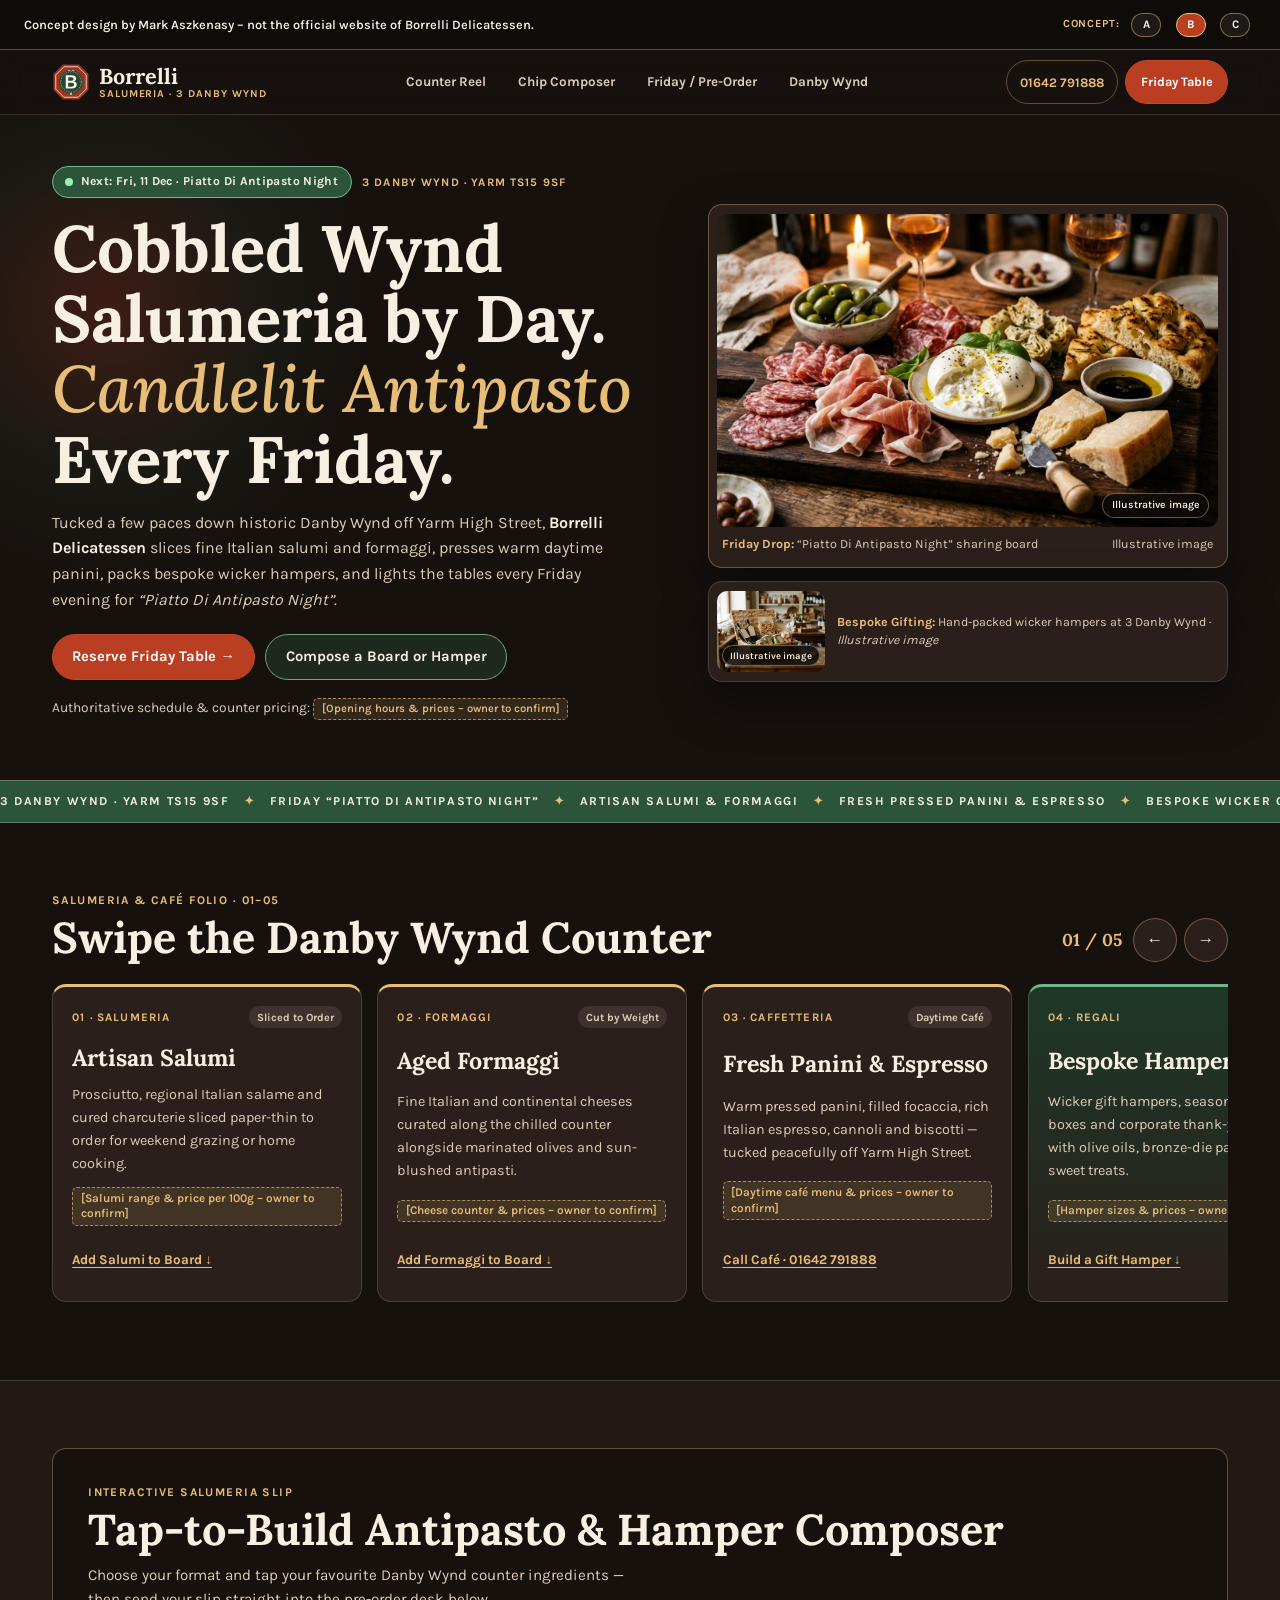
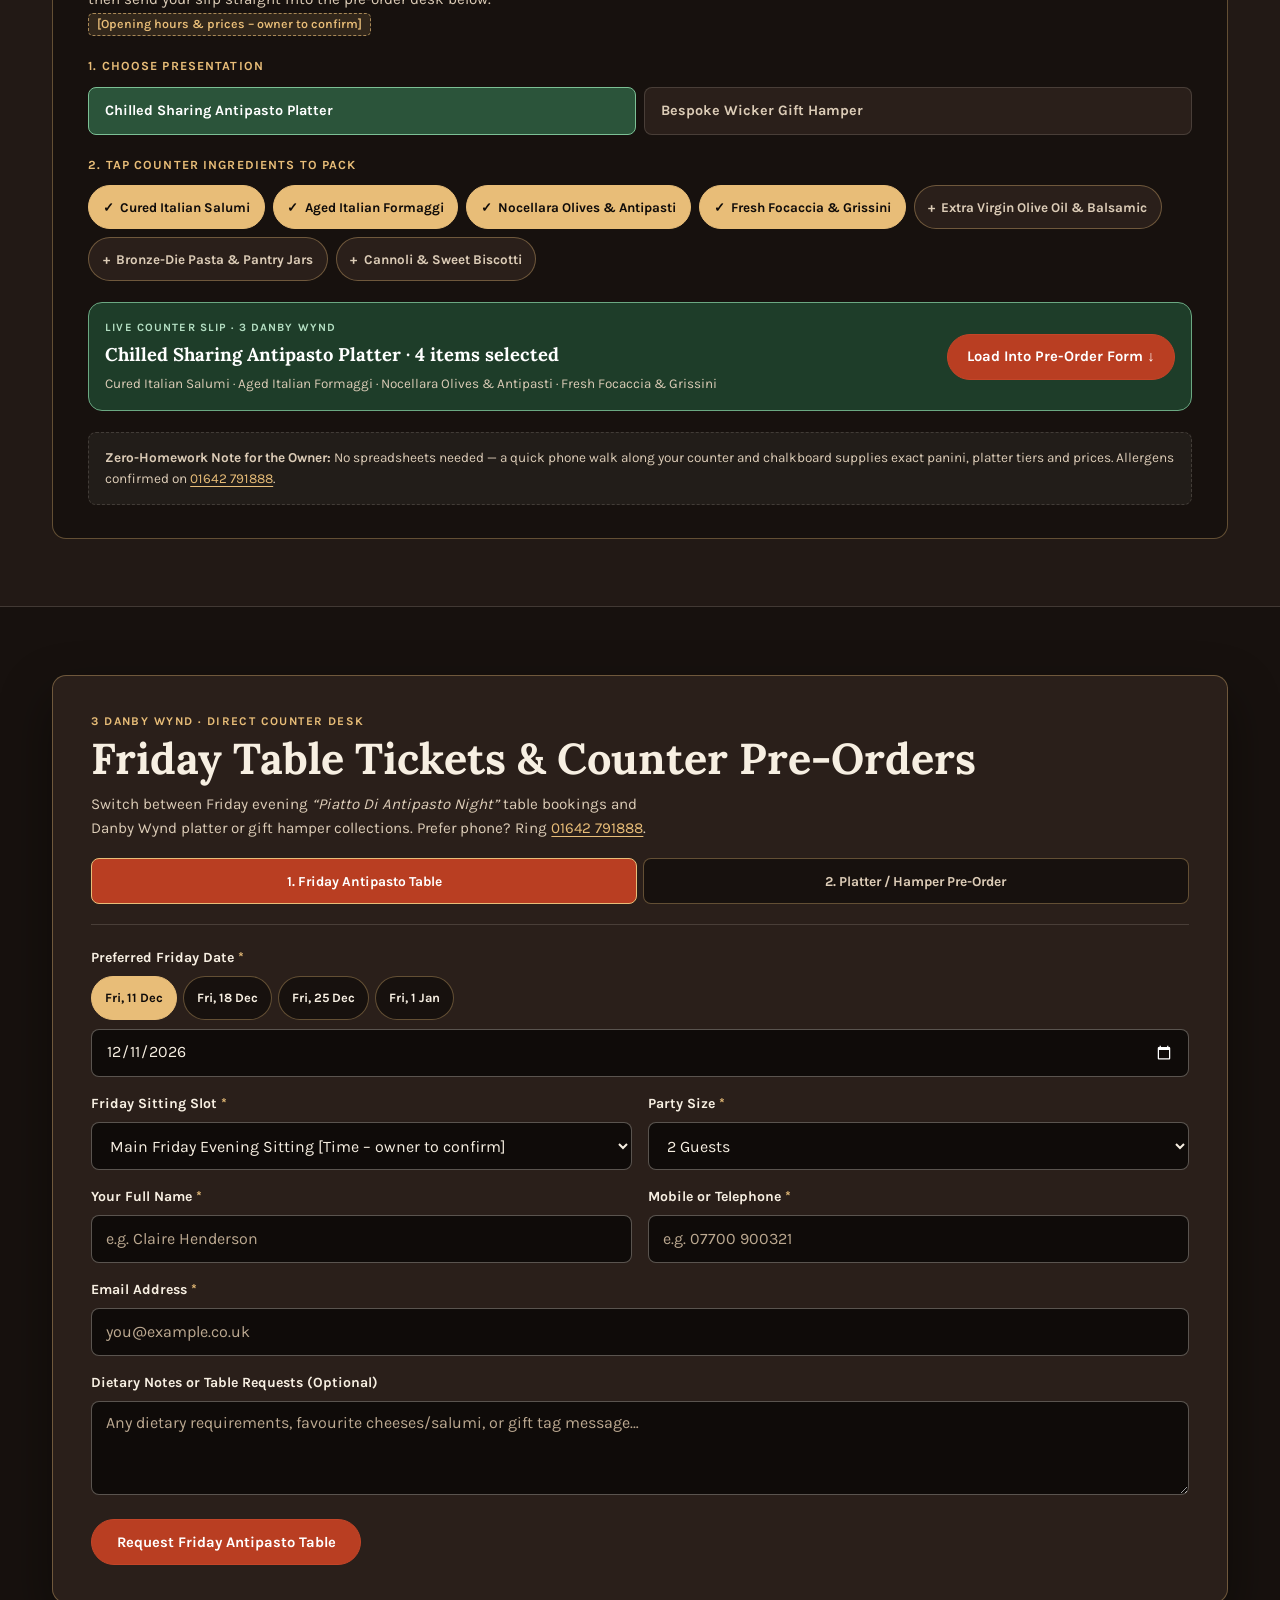
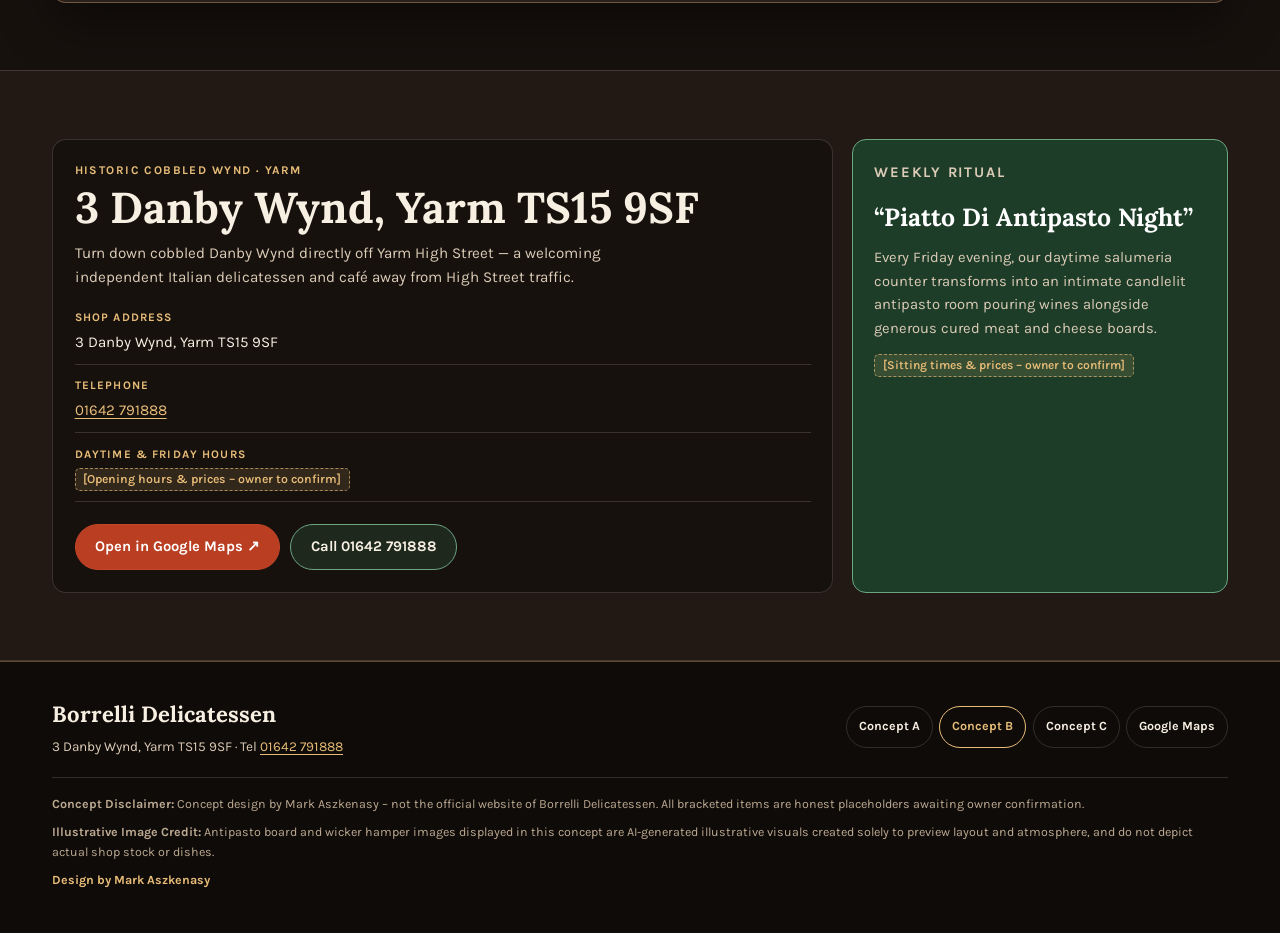
==== b/index.html @ 18479edb "Add Set B (kinetic) and Set C (single-page app) mobile-first concept variants with A/B/C switcher" ====
<!DOCTYPE html>
<html lang="en-GB">
<head>
  <meta charset="utf-8">
  <meta name="viewport" content="width=device-width, initial-scale=1">
  <meta name="robots" content="noindex, nofollow">
  <meta name="theme-color" content="#17110E">
  <title>Borrelli Delicatessen | Concept B — Candlelit Salumeria Zine (3 Danby Wynd, Yarm)</title>
  <meta name="description" content="Concept B for Borrelli Delicatessen at 3 Danby Wynd, Yarm — candlelit culinary zine showcasing artisan salumi, cheeses, fresh panini, bespoke hampers and weekly Friday Piatto Di Antipasto Night.">
  <link rel="icon" type="image/svg+xml" href="../favicon.svg">
  <link rel="stylesheet" href="css/styles.css">
</head>
<body>
  <a class="skip-link" href="#main-content">Skip to main content</a>

  <!-- Persistent Top Concept Banner + [A] [B] [C] Switcher -->
  <div class="concept-banner" role="region" aria-label="Concept website notice">
    <div class="concept-banner__inner">
      <p>Concept design by Mark Aszkenasy – not the official website of Borrelli Delicatessen.</p>
      <nav class="concept-switcher" aria-label="Switch concept version">
        <span class="concept-switcher__label">Concept:</span>
        <a class="concept-switcher__pill" href="../index.html"><span>A</span></a>
        <a class="concept-switcher__pill is-active" href="index.html" aria-current="page"><span>B</span></a>
        <a class="concept-switcher__pill" href="../c/index.html"><span>C</span></a>
      </nav>
    </div>
  </div>

  <!-- Candlelit Salumeria Zine Masthead -->
  <header class="zine-header">
    <div class="container zine-header__inner">
      <a class="zine-brand" href="#top" aria-label="Borrelli Delicatessen home">
        <img class="zine-brand__stamp" src="../images/logo-mark.svg" width="42" height="42" alt="">
        <span class="zine-brand__copy">
          <span class="zine-brand__name">Borrelli</span>
          <span class="zine-brand__sub">Salumeria · 3 Danby Wynd</span>
        </span>
      </a>

      <nav class="zine-nav" aria-label="Primary navigation">
        <a class="zine-nav__link" href="#showcase">Counter Reel</a>
        <a class="zine-nav__link" href="#composer">Chip Composer</a>
        <a class="zine-nav__link" href="#reserve">Friday / Pre-Order</a>
        <a class="zine-nav__link" href="#wynd">Danby Wynd</a>
      </nav>

      <div class="zine-header__actions">
        <a class="zine-tel" href="tel:01642791888" aria-label="Call Borrelli on 01642 791888">01642 791888</a>
        <a class="btn btn--terracotta btn--sm" href="#reserve">Friday Table</a>
      </div>
    </div>
  </header>

  <main id="main-content">
    <!-- Candlelit Editorial Hero + Live Calendar-Aware Friday Badge -->
    <section class="zine-hero" id="top" aria-labelledby="zine-hero-title">
      <div class="zine-hero__ambient" aria-hidden="true"></div>

      <div class="container zine-hero__grid">
        <div class="zine-hero__copy">
          <!-- Live Calendar-Aware Friday Drop Badge -->
          <div class="friday-live-row">
            <span class="friday-drop-badge" data-friday-live-badge>
              <span class="friday-drop-badge__dot" aria-hidden="true"></span>
              <span data-friday-badge-text>Every Friday · Piatto Di Antipasto Night</span>
            </span>
            <span class="zine-issue-tag">3 Danby Wynd · Yarm TS15 9SF</span>
          </div>

          <h1 class="zine-h1" id="zine-hero-title">
            Cobbled Wynd Salumeria by Day. <em>Candlelit Antipasto</em> Every Friday.
          </h1>

          <p class="zine-lead">
            Tucked a few paces down historic Danby Wynd off Yarm High Street, <strong>Borrelli Delicatessen</strong> slices fine Italian salumi and formaggi, presses warm daytime panini, packs bespoke wicker hampers, and lights the tables every Friday evening for <em>“Piatto Di Antipasto Night”</em>.
          </p>

          <div class="zine-cta-row">
            <a class="btn btn--terracotta" href="#reserve" data-open-mode="friday">Reserve Friday Table →</a>
            <a class="btn btn--basil-outline" href="#composer">Compose a Board or Hamper</a>
          </div>

          <p class="zine-hours-line">
            Authoritative schedule &amp; counter pricing: <span class="ph">[Opening hours &amp; prices – owner to confirm]</span>
          </p>
        </div>

        <!-- Editorial Zine Spread Visuals -->
        <div class="zine-spread">
          <figure class="zine-plate-card zine-plate-card--main">
            <div class="zine-plate-card__img">
              <img
                src="../images/hero.jpg"
                width="1440"
                height="803"
                alt="Candlelit Italian Piatto di Antipasto sharing board with cured meats, cheeses, olives and rustic bread"
              >
              <span class="zine-illus-pill">Illustrative image</span>
            </div>
            <figcaption>
              <span><strong>Friday Drop:</strong> “Piatto Di Antipasto Night” sharing board</span>
              <span>Illustrative image</span>
            </figcaption>
          </figure>

          <figure class="zine-plate-card zine-plate-card--secondary">
            <div class="zine-plate-card__img zine-plate-card__img--compact">
              <img
                src="../images/feature.jpg"
                width="1200"
                height="896"
                alt="Traditional wicker gift hamper filled with Italian olive oil, pasta, preserves and delicatessen treats"
              >
              <span class="zine-illus-pill zine-illus-pill--sm">Illustrative image</span>
            </div>
            <figcaption>
              <strong>Bespoke Gifting:</strong> Hand-packed wicker hampers at 3 Danby Wynd · <em>Illustrative image</em>
            </figcaption>
          </figure>
        </div>
      </div>
    </section>

    <!-- Kinetic Salumeria Ticker -->
    <div class="salumeria-ticker" role="region" aria-label="Borrelli Delicatessen specialties ticker">
      <div class="salumeria-ticker__track">
        <div class="salumeria-ticker__group">
          <span>3 DANBY WYND · YARM TS15 9SF</span>
          <span class="salumeria-star" aria-hidden="true">✦</span>
          <span>FRIDAY “PIATTO DI ANTIPASTO NIGHT”</span>
          <span class="salumeria-star" aria-hidden="true">✦</span>
          <span>ARTISAN SALUMI &amp; FORMAGGI</span>
          <span class="salumeria-star" aria-hidden="true">✦</span>
          <span>FRESH PRESSED PANINI &amp; ESPRESSO</span>
          <span class="salumeria-star" aria-hidden="true">✦</span>
          <span>BESPOKE WICKER GIFT HAMPERS</span>
          <span class="salumeria-star" aria-hidden="true">✦</span>
          <span>COUNTER 01642 791888</span>
          <span class="salumeria-star" aria-hidden="true">✦</span>
        </div>
        <div class="salumeria-ticker__group" aria-hidden="true">
          <span>3 DANBY WYND · YARM TS15 9SF</span>
          <span class="salumeria-star">✦</span>
          <span>FRIDAY “PIATTO DI ANTIPASTO NIGHT”</span>
          <span class="salumeria-star">✦</span>
          <span>ARTISAN SALUMI &amp; FORMAGGI</span>
          <span class="salumeria-star">✦</span>
          <span>FRESH PRESSED PANINI &amp; ESPRESSO</span>
          <span class="salumeria-star">✦</span>
          <span>BESPOKE WICKER GIFT HAMPERS</span>
          <span class="salumeria-star">✦</span>
          <span>COUNTER 01642 791888</span>
          <span class="salumeria-star">✦</span>
        </div>
      </div>
    </div>

    <!-- Horizontal Touch-Snap 5-Card Counter Showcase -->
    <section class="zine-section" id="showcase" aria-labelledby="showcase-heading">
      <div class="container">
        <div class="zine-section__head">
          <div>
            <p class="zine-kicker">Salumeria &amp; Café Folio · 01–05</p>
            <h2 class="zine-h2" id="showcase-heading">Swipe the Danby Wynd Counter</h2>
          </div>

          <div class="showcase-controls" aria-label="Scroll counter showcase">
            <span class="showcase-count" data-showcase-count aria-live="polite">01 / 05</span>
            <button class="showcase-btn" type="button" data-showcase-prev aria-label="Previous counter card">←</button>
            <button class="showcase-btn" type="button" data-showcase-next aria-label="Next counter card">→</button>
          </div>
        </div>

        <div class="counter-reel" data-counter-reel tabindex="0" role="region" aria-label="Borrelli counter showcase">
          <!-- 01 Artisan Salumi -->
          <article class="counter-zine-card" data-showcase-card>
            <div class="counter-zine-card__meta">
              <span class="counter-zine-card__num">01 · Salumeria</span>
              <span class="counter-zine-card__pill">Sliced to Order</span>
            </div>
            <h3>Artisan Salumi</h3>
            <p>
              Prosciutto, regional Italian salame and cured charcuterie sliced paper-thin to order for weekend grazing or home cooking.
            </p>
            <p><span class="ph">[Salumi range &amp; price per 100g – owner to confirm]</span></p>
            <a class="card-jump-link" href="#composer">Add Salumi to Board ↓</a>
          </article>

          <!-- 02 Formaggi -->
          <article class="counter-zine-card" data-showcase-card>
            <div class="counter-zine-card__meta">
              <span class="counter-zine-card__num">02 · Formaggi</span>
              <span class="counter-zine-card__pill">Cut by Weight</span>
            </div>
            <h3>Aged Formaggi</h3>
            <p>
              Fine Italian and continental cheeses curated along the chilled counter alongside marinated olives and sun-blushed antipasti.
            </p>
            <p><span class="ph">[Cheese counter &amp; prices – owner to confirm]</span></p>
            <a class="card-jump-link" href="#composer">Add Formaggi to Board ↓</a>
          </article>

          <!-- 03 Fresh Panini -->
          <article class="counter-zine-card" data-showcase-card>
            <div class="counter-zine-card__meta">
              <span class="counter-zine-card__num">03 · Caffetteria</span>
              <span class="counter-zine-card__pill">Daytime Café</span>
            </div>
            <h3>Fresh Panini &amp; Espresso</h3>
            <p>
              Warm pressed panini, filled focaccia, rich Italian espresso, cannoli and biscotti — tucked peacefully off Yarm High Street.
            </p>
            <p><span class="ph">[Daytime café menu &amp; prices – owner to confirm]</span></p>
            <a class="card-jump-link" href="tel:01642791888">Call Café · 01642 791888</a>
          </article>

          <!-- 04 Bespoke Hampers -->
          <article class="counter-zine-card counter-zine-card--basil" data-showcase-card>
            <div class="counter-zine-card__meta">
              <span class="counter-zine-card__num">04 · Regali</span>
              <span class="counter-zine-card__pill">Hand-Packed</span>
            </div>
            <h3>Bespoke Hampers</h3>
            <p>
              Wicker gift hampers, seasonal Christmas boxes and corporate thank-yous filled with olive oils, bronze-die pasta and sweet treats.
            </p>
            <p><span class="ph">[Hamper sizes &amp; prices – owner to confirm]</span></p>
            <a class="card-jump-link" href="#composer">Build a Gift Hamper ↓</a>
          </article>

          <!-- 05 Friday Antipasto Night -->
          <article class="counter-zine-card counter-zine-card--terracotta" data-showcase-card>
            <div class="counter-zine-card__meta">
              <span class="counter-zine-card__num">05 · Venerdì Sera</span>
              <span class="counter-zine-card__pill">Weekly Event</span>
            </div>
            <h3>Friday Antipasto Night</h3>
            <p>
              Every Friday evening, Borrelli welcomes guests down Danby Wynd for our signature <em>“Piatto Di Antipasto Night”</em>.
            </p>
            <p><span class="ph">[Sitting times &amp; prices – owner to confirm]</span></p>
            <a class="card-jump-link" href="#reserve" data-open-mode="friday">Book a Friday Table ↓</a>
          </article>
        </div>
      </div>
    </section>

    <!-- Interactive Tap-to-Build Antipasto & Hamper Chip Composer -->
    <section class="zine-section zine-section--alt" id="composer" aria-labelledby="composer-heading">
      <div class="container">
        <div class="chip-composer" data-chip-composer>
          <div class="chip-composer__head">
            <div>
              <p class="zine-kicker">Interactive Salumeria Slip</p>
              <h2 class="zine-h2" id="composer-heading">Tap-to-Build Antipasto &amp; Hamper Composer</h2>
              <p class="zine-sub">
                Choose your format and tap your favourite Danby Wynd counter ingredients — then send your slip straight into the pre-order desk below. <span class="ph">[Opening hours &amp; prices – owner to confirm]</span>
              </p>
            </div>
          </div>

          <!-- Format Toggle -->
          <div class="composer-step">
            <span class="composer-step__label">1. Choose Presentation</span>
            <div class="format-toggle-row" role="group" aria-label="Select presentation format">
              <button class="format-pill is-active" type="button" data-composer-format="Chilled Sharing Antipasto Platter" aria-pressed="true">
                Chilled Sharing Antipasto Platter
              </button>
              <button class="format-pill" type="button" data-composer-format="Bespoke Wicker Gift Hamper" aria-pressed="false">
                Bespoke Wicker Gift Hamper
              </button>
            </div>
          </div>

          <!-- Tappable Ingredient Chips -->
          <div class="composer-step">
            <span class="composer-step__label">2. Tap Counter Ingredients to Pack</span>
            <div class="composer-chips-wrap" role="group" aria-label="Toggle counter items">
              <button class="ing-chip is-selected" type="button" data-ing-chip="Cured Italian Salumi" aria-pressed="true">
                <span class="ing-chip__mark" aria-hidden="true">✓</span> Cured Italian Salumi
              </button>
              <button class="ing-chip is-selected" type="button" data-ing-chip="Aged Italian Formaggi" aria-pressed="true">
                <span class="ing-chip__mark" aria-hidden="true">✓</span> Aged Italian Formaggi
              </button>
              <button class="ing-chip is-selected" type="button" data-ing-chip="Nocellara Olives &amp; Antipasti" aria-pressed="true">
                <span class="ing-chip__mark" aria-hidden="true">✓</span> Nocellara Olives &amp; Antipasti
              </button>
              <button class="ing-chip is-selected" type="button" data-ing-chip="Fresh Focaccia &amp; Grissini" aria-pressed="true">
                <span class="ing-chip__mark" aria-hidden="true">✓</span> Fresh Focaccia &amp; Grissini
              </button>
              <button class="ing-chip" type="button" data-ing-chip="Extra Virgin Olive Oil &amp; Balsamic" aria-pressed="false">
                <span class="ing-chip__mark" aria-hidden="true">+</span> Extra Virgin Olive Oil &amp; Balsamic
              </button>
              <button class="ing-chip" type="button" data-ing-chip="Bronze-Die Pasta &amp; Pantry Jars" aria-pressed="false">
                <span class="ing-chip__mark" aria-hidden="true">+</span> Bronze-Die Pasta &amp; Pantry Jars
              </button>
              <button class="ing-chip" type="button" data-ing-chip="Cannoli &amp; Sweet Biscotti" aria-pressed="false">
                <span class="ing-chip__mark" aria-hidden="true">+</span> Cannoli &amp; Sweet Biscotti
              </button>
            </div>
          </div>

          <!-- Live Composer Receipt -->
          <div class="composer-receipt" role="status" aria-live="polite">
            <div class="composer-receipt__copy">
              <span class="composer-receipt__kicker">Live Counter Slip · 3 Danby Wynd</span>
              <p class="composer-receipt__title" data-composer-title>
                Chilled Sharing Antipasto Platter · 4 items selected
              </p>
              <p class="composer-receipt__list" data-composer-items>
                Cured Italian Salumi · Aged Italian Formaggi · Nocellara Olives &amp; Antipasti · Fresh Focaccia &amp; Grissini
              </p>
            </div>
            <button class="btn btn--terracotta" type="button" data-load-into-form>
              Load Into Pre-Order Form ↓
            </button>
          </div>

          <p class="zero-homework-note">
            <strong>Zero-Homework Note for the Owner:</strong> No spreadsheets needed — a quick phone walk along your counter and chalkboard supplies exact panini, platter tiers and prices. Allergens confirmed on <a href="tel:01642791888">01642 791888</a>.
          </p>
        </div>
      </div>
    </section>

    <!-- Dark Candlelit Friday Table / Counter Pre-Order Form -->
    <section class="zine-section" id="reserve" aria-labelledby="reserve-zine-heading">
      <div class="container">
        <div class="candlelit-form-shell">
          <div class="candlelit-form-shell__top">
            <div>
              <p class="zine-kicker">3 Danby Wynd · Direct Counter Desk</p>
              <h2 class="zine-h2" id="reserve-zine-heading">Friday Table Tickets &amp; Counter Pre-Orders</h2>
              <p class="zine-sub">
                Switch between Friday evening <em>“Piatto Di Antipasto Night”</em> table bookings and Danby Wynd platter or gift hamper collections. Prefer phone? Ring <a href="tel:01642791888">01642 791888</a>.
              </p>
            </div>

            <div class="mode-switch" role="tablist" aria-label="Choose Friday table or counter pre-order">
              <button
                class="mode-switch__btn is-active"
                type="button"
                role="tab"
                id="b-tab-friday"
                aria-selected="true"
                data-form-mode="friday"
              >
                1. Friday Antipasto Table
              </button>
              <button
                class="mode-switch__btn"
                type="button"
                role="tab"
                id="b-tab-preorder"
                aria-selected="false"
                data-form-mode="preorder"
              >
                2. Platter / Hamper Pre-Order
              </button>
            </div>
          </div>

          <form class="candlelit-form" data-borrelli-form novalidate>
            <input type="hidden" name="request_mode" id="b-request-mode" value="Friday Piatto Di Antipasto Night Table">

            <div class="form-field form-field--full">
              <label for="b-bor-date" data-date-label>Preferred Friday Date <span class="req" aria-hidden="true">*</span></label>
              <div class="friday-quick-chips" data-b-friday-chips aria-label="Upcoming Friday dates"></div>
              <input
                class="zine-input"
                type="date"
                id="b-bor-date"
                name="preferred_date"
                required
                aria-describedby="b-bor-date-err"
                data-error-empty="Please choose a preferred date."
              >
              <p class="zine-err" id="b-bor-date-err" hidden></p>
            </div>

            <div class="zine-form-grid">
              <div class="form-field">
                <label for="b-bor-option" data-option-label>Friday Sitting Slot <span class="req" aria-hidden="true">*</span></label>
                <select
                  class="zine-input"
                  id="b-bor-option"
                  name="slot_or_tier"
                  required
                  aria-describedby="b-bor-option-err"
                  data-error-empty="Please choose an option."
                >
                  <option value="Early Friday Sitting">Early Friday Evening Sitting [Time – owner to confirm]</option>
                  <option value="Main Friday Sitting" selected>Main Friday Evening Sitting [Time – owner to confirm]</option>
                  <option value="Later Friday Sitting">Later Friday Sitting [Time – owner to confirm]</option>
                </select>
                <p class="zine-err" id="b-bor-option-err" hidden></p>
              </div>

              <div class="form-field">
                <label for="b-bor-size" data-size-label>Party Size <span class="req" aria-hidden="true">*</span></label>
                <select
                  class="zine-input"
                  id="b-bor-size"
                  name="size_or_qty"
                  required
                  aria-describedby="b-bor-size-err"
                  data-error-empty="Please choose party size or quantity."
                >
                  <option value="2 Guests" selected>2 Guests</option>
                  <option value="3 Guests">3 Guests</option>
                  <option value="4 Guests">4 Guests</option>
                  <option value="5 Guests">5 Guests</option>
                  <option value="6 Guests">6 Guests</option>
                  <option value="7+ Group">7+ Guests (Enquire)</option>
                </select>
                <p class="zine-err" id="b-bor-size-err" hidden></p>
              </div>

              <div class="form-field">
                <label for="b-bor-name">Your Full Name <span class="req" aria-hidden="true">*</span></label>
                <input
                  class="zine-input"
                  type="text"
                  id="b-bor-name"
                  name="customer_name"
                  autocomplete="name"
                  placeholder="e.g. Claire Henderson"
                  required
                  aria-describedby="b-bor-name-err"
                  data-error-empty="Please enter your full name."
                >
                <p class="zine-err" id="b-bor-name-err" hidden></p>
              </div>

              <div class="form-field">
                <label for="b-bor-phone">Mobile or Telephone <span class="req" aria-hidden="true">*</span></label>
                <input
                  class="zine-input"
                  type="tel"
                  id="b-bor-phone"
                  name="customer_phone"
                  autocomplete="tel"
                  placeholder="e.g. 07700 900321"
                  required
                  aria-describedby="b-bor-phone-err"
                  data-error-empty="Please provide a telephone number."
                >
                <p class="zine-err" id="b-bor-phone-err" hidden></p>
              </div>

              <div class="form-field form-field--full">
                <label for="b-bor-email">Email Address <span class="req" aria-hidden="true">*</span></label>
                <input
                  class="zine-input"
                  type="email"
                  id="b-bor-email"
                  name="customer_email"
                  autocomplete="email"
                  placeholder="you@example.co.uk"
                  required
                  aria-describedby="b-bor-email-err"
                  data-error-empty="Please enter a valid email address."
                >
                <p class="zine-err" id="b-bor-email-err" hidden></p>
              </div>

              <div class="form-field form-field--full">
                <label for="b-bor-notes" data-notes-label>Dietary Notes, Allergies or Counter Requests (Optional)</label>
                <textarea
                  class="zine-input"
                  id="b-bor-notes"
                  name="notes"
                  rows="3"
                  placeholder="Any dietary requirements, favourite cheeses/salumi, or gift tag message…"
                ></textarea>
              </div>
            </div>

            <div class="zine-cta-row">
              <button class="btn btn--terracotta btn--wide" type="submit" data-submit-label>
                Request Friday Antipasto Table
              </button>
            </div>

            <div class="zine-demo-confirm" data-demo-status role="status" aria-live="polite" tabindex="-1" hidden>
              <p class="zine-demo-confirm__title">Demo only – in the live site this would go straight to Borrelli Delicatessen.</p>
              <p class="zine-demo-confirm__summary" data-demo-summary></p>
            </div>
          </form>
        </div>
      </div>
    </section>

    <!-- Find 3 Danby Wynd -->
    <section class="zine-section zine-section--alt" id="wynd" aria-labelledby="wynd-heading">
      <div class="container">
        <div class="wynd-grid">
          <div class="wynd-panel">
            <p class="zine-kicker">Historic Cobbled Wynd · Yarm</p>
            <h2 class="zine-h2" id="wynd-heading">3 Danby Wynd, Yarm TS15 9SF</h2>
            <p class="zine-sub">
              Turn down cobbled Danby Wynd directly off Yarm High Street — a welcoming independent Italian delicatessen and café away from High Street traffic.
            </p>

            <dl class="wynd-dl">
              <div>
                <dt>Shop Address</dt>
                <dd>3 Danby Wynd, Yarm TS15 9SF</dd>
              </div>
              <div>
                <dt>Telephone</dt>
                <dd><a href="tel:01642791888">01642 791888</a></dd>
              </div>
              <div>
                <dt>Daytime &amp; Friday Hours</dt>
                <dd><span class="ph">[Opening hours &amp; prices – owner to confirm]</span></dd>
              </div>
            </dl>

            <div class="zine-cta-row">
              <a
                class="btn btn--terracotta"
                href="https://www.google.com/maps/search/?api=1&amp;query=Borrelli+Delicatessen+3+Danby+Wynd+Yarm+TS15+9SF"
                target="_blank"
                rel="noopener noreferrer"
              >Open in Google Maps ↗</a>
              <a class="btn btn--basil-outline" href="tel:01642791888">Call 01642 791888</a>
            </div>
          </div>

          <div class="wynd-panel wynd-panel--basil">
            <p class="zine-kicker">Weekly Ritual</p>
            <h3>“Piatto Di Antipasto Night”</h3>
            <p>
              Every Friday evening, our daytime salumeria counter transforms into an intimate candlelit antipasto room pouring wines alongside generous cured meat and cheese boards.
            </p>
            <p style="margin-bottom: 0;"><span class="ph">[Sitting times &amp; prices – owner to confirm]</span></p>
          </div>
        </div>
      </div>
    </section>
  </main>

  <footer class="zine-footer">
    <div class="container">
      <div class="zine-footer__top">
        <div>
          <p class="zine-footer__title">Borrelli Delicatessen</p>
          <p class="zine-footer__meta">3 Danby Wynd, Yarm TS15 9SF · Tel <a href="tel:01642791888">01642 791888</a></p>
        </div>
        <div class="zine-footer__links">
          <a href="../index.html">Concept A</a>
          <a href="index.html" aria-current="page">Concept B</a>
          <a href="../c/index.html">Concept C</a>
          <a href="https://www.google.com/maps/search/?api=1&amp;query=Borrelli+Delicatessen+3+Danby+Wynd+Yarm+TS15+9SF" target="_blank" rel="noopener noreferrer">Google Maps</a>
        </div>
      </div>

      <div class="zine-footer__legal">
        <p><strong>Concept Disclaimer:</strong> Concept design by Mark Aszkenasy – not the official website of Borrelli Delicatessen. All bracketed items are honest placeholders awaiting owner confirmation.</p>
        <p><strong>Illustrative Image Credit:</strong> Antipasto board and wicker hamper images displayed in this concept are AI-generated illustrative visuals created solely to preview layout and atmosphere, and do not depict actual shop stock or dishes.</p>
        <p class="zine-footer__sig">Design by Mark Aszkenasy</p>
      </div>
    </div>
  </footer>

  <!-- Floating Mobile Dock -->
  <nav class="zine-mobile-dock" aria-label="Quick mobile actions">
    <a class="zine-mobile-dock__btn" href="tel:01642791888">Call</a>
    <a class="zine-mobile-dock__btn" href="#composer">Composer</a>
    <a class="zine-mobile-dock__btn zine-mobile-dock__btn--primary" href="#reserve">Friday · Order</a>
  </nav>

  <script src="js/app.js"></script>
</body>
</html>
---- b/css/styles.css ----
/* ==========================================================================
   Borrelli Delicatessen — Concept B Stylesheet
   Direction: Candlelit Salumeria Zine & Friday Drop (Awwwards Culinary)
   Palette: #17110E Roasted Walnut · #F7EFE2 Warm Crema · #C44528 Terracotta · #2B543A Basil
   Zero external requests · Self-hosted WOFF2 fonts · Mobile-first WCAG AA+
   ========================================================================== */

@font-face {
  font-family: 'Lora';
  src: url('../../fonts/lora-latin.woff2') format('woff2');
  font-weight: 400 700;
  font-style: normal;
  font-display: swap;
}

@font-face {
  font-family: 'Lora';
  src: url('../../fonts/lora-latin-italic.woff2') format('woff2');
  font-weight: 400 700;
  font-style: italic;
  font-display: swap;
}

@font-face {
  font-family: 'Karla';
  src: url('../../fonts/karla-latin.woff2') format('woff2');
  font-weight: 300 700;
  font-style: normal;
  font-display: swap;
}

:root {
  --walnut: #17110E;
  --walnut-deep: #0F0B09;
  --walnut-timber: #221915;
  --walnut-card: #2A1F1A;

  --crema: #F7EFE2;
  --crema-soft: #DCCCB7;
  --crema-dim: #BCA991;

  --terracotta: #B93E22;       /* 5.3:1 contrast with #FFFFFF */
  --terracotta-bright: #C44528;
  --terracotta-hover: #993018;

  --basil: #2B543A;
  --basil-deep: #1E3D29;
  --amber: #E8BD78;

  --rule: rgba(247, 239, 226, 0.15);
  --rule-amber: rgba(232, 189, 120, 0.36);

  --err: #FF9488;
  --err-bg: rgba(196, 69, 40, 0.22);

  --font-serif: 'Lora', Georgia, 'Times New Roman', serif;
  --font-sans: 'Karla', -apple-system, BlinkMacSystemFont, 'Segoe UI', sans-serif;

  --container: 1240px;
  --radius-sm: 8px;
  --radius-md: 14px;
}

*,
*::before,
*::after {
  box-sizing: border-box;
}

html {
  font-size: 16px;
  scroll-behavior: smooth;
  max-width: 100%;
  overflow-x: clip;
  background-color: var(--walnut);
}

body {
  margin: 0;
  font-family: var(--font-sans);
  font-weight: 400;
  line-height: 1.6;
  color: var(--crema);
  background-color: var(--walnut);
  max-width: 100%;
  overflow-x: clip;
  padding-bottom: calc(5.1rem + env(safe-area-inset-bottom, 0px));
  -webkit-font-smoothing: antialiased;
}

@media (min-width: 960px) {
  body {
    padding-bottom: 0;
  }
}

img,
svg {
  max-width: 100%;
  height: auto;
  display: block;
}

a {
  color: var(--amber);
  text-underline-offset: 3px;
}

a:hover {
  color: #FFFFFF;
}

:focus-visible {
  outline: 3px solid var(--amber);
  outline-offset: 2px;
}

.skip-link {
  position: absolute;
  left: -9999px;
  top: 0;
  z-index: 3000;
  background: var(--amber);
  color: var(--walnut-deep);
  padding: 0.75rem 1.2rem;
  font-weight: 700;
  border-radius: 999px;
  text-decoration: none;
}

.skip-link:focus {
  left: 0.75rem;
  top: 0.75rem;
}

.container {
  width: 100%;
  max-width: var(--container);
  margin: 0 auto;
  padding: 0 0.9rem;
}

@media (min-width: 768px) {
  .container {
    padding: 0 2rem;
  }
}

.ph {
  display: inline-block;
  font-family: var(--font-sans);
  font-size: 0.82em;
  font-weight: 600;
  font-style: normal;
  line-height: 1.35;
  padding: 0.14rem 0.48rem;
  border-radius: 5px;
  background-color: rgba(232, 189, 120, 0.13);
  color: var(--amber);
  border: 1px dashed rgba(232, 189, 120, 0.65);
  overflow-wrap: anywhere;
  word-break: break-word;
}

/* ==========================================================================
   1. Concept Banner + [A] [B] [C] Switcher
   ========================================================================== */
.concept-banner {
  background-color: var(--walnut-deep);
  color: var(--crema);
  border-bottom: 1px solid var(--rule-amber);
  font-size: 0.74rem;
  line-height: 1.35;
  padding: 0.3rem 0.65rem;
  text-align: center;
}

.concept-banner__inner {
  max-width: var(--container);
  margin: 0 auto;
  display: flex;
  flex-wrap: wrap;
  align-items: center;
  justify-content: center;
  gap: 0.2rem 0.75rem;
}

.concept-banner p {
  margin: 0;
  font-weight: 600;
  min-width: 0;
}

.concept-switcher {
  display: inline-flex;
  align-items: center;
  gap: 0.15rem;
  flex-shrink: 0;
}

.concept-switcher__label {
  font-size: 0.68rem;
  font-weight: 700;
  letter-spacing: 0.08em;
  text-transform: uppercase;
  color: var(--amber);
  margin-right: 0.2rem;
}

.concept-switcher__pill {
  display: inline-flex;
  align-items: center;
  justify-content: center;
  min-width: 42px;
  min-height: 42px;
  padding: 0.25rem;
  text-decoration: none;
  color: var(--crema);
}

.concept-switcher__pill span {
  display: inline-flex;
  align-items: center;
  justify-content: center;
  min-width: 30px;
  height: 24px;
  padding: 0 0.5rem;
  border-radius: 999px;
  border: 1px solid rgba(232, 189, 120, 0.5);
  background-color: rgba(255, 255, 255, 0.06);
  color: var(--crema);
  font-size: 0.72rem;
  font-weight: 700;
  transition: background-color 0.18s ease, color 0.18s ease;
}

.concept-switcher__pill:hover span {
  background-color: rgba(232, 189, 120, 0.22);
}

.concept-switcher__pill.is-active span,
.concept-switcher__pill[aria-current="page"] span {
  background-color: var(--terracotta);
  border-color: var(--amber);
  color: #FFFFFF;
}

@media (min-width: 768px) {
  .concept-banner {
    font-size: 0.8rem;
    padding: 0.22rem 1.5rem;
  }

  .concept-banner__inner {
    justify-content: space-between;
  }
}

/* ==========================================================================
   2. Candlelit Zine Masthead
   ========================================================================== */
.zine-header {
  position: sticky;
  top: 0;
  z-index: 900;
  background-color: rgba(23, 17, 14, 0.93);
  backdrop-filter: blur(12px);
  -webkit-backdrop-filter: blur(12px);
  border-bottom: 1px solid var(--rule);
}

.zine-header__inner {
  display: flex;
  align-items: center;
  justify-content: space-between;
  gap: 0.5rem;
  min-height: 4rem;
  padding-top: 0.35rem;
  padding-bottom: 0.35rem;
}

.zine-brand {
  display: inline-flex;
  align-items: center;
  gap: 0.55rem;
  text-decoration: none;
  color: var(--crema);
  min-height: 44px;
  min-width: 0;
}

.zine-brand__stamp {
  width: 38px;
  height: 38px;
  flex-shrink: 0;
}

.zine-brand__copy {
  display: flex;
  flex-direction: column;
  line-height: 1.08;
  min-width: 0;
}

.zine-brand__name {
  font-family: var(--font-serif);
  font-size: 1.35rem;
  font-weight: 700;
  color: var(--crema);
}

.zine-brand__sub {
  font-size: 0.66rem;
  font-weight: 700;
  letter-spacing: 0.09em;
  text-transform: uppercase;
  color: var(--amber);
  white-space: nowrap;
}

.zine-nav {
  display: none;
  align-items: center;
  gap: 0.3rem;
}

.zine-nav__link {
  display: inline-flex;
  align-items: center;
  min-height: 44px;
  padding: 0 0.85rem;
  border-radius: 999px;
  font-size: 0.84rem;
  font-weight: 700;
  color: var(--crema-soft);
  text-decoration: none;
}

.zine-nav__link:hover {
  background-color: rgba(247, 239, 226, 0.08);
  color: #FFFFFF;
}

@media (min-width: 880px) {
  .zine-nav {
    display: flex;
  }
}

.zine-header__actions {
  display: flex;
  align-items: center;
  gap: 0.45rem;
  flex-shrink: 0;
}

.zine-tel {
  display: none;
  align-items: center;
  min-height: 44px;
  padding: 0 0.8rem;
  border-radius: 999px;
  border: 1px solid var(--rule-amber);
  color: var(--amber);
  font-size: 0.82rem;
  font-weight: 700;
  text-decoration: none;
}

@media (min-width: 1080px) {
  .zine-tel {
    display: inline-flex;
  }
}

/* ==========================================================================
   Buttons
   ========================================================================== */
.btn {
  display: inline-flex;
  align-items: center;
  justify-content: center;
  gap: 0.4rem;
  min-height: 46px;
  padding: 0.65rem 1.2rem;
  border-radius: 999px;
  font-family: var(--font-sans);
  font-size: 0.92rem;
  font-weight: 700;
  text-decoration: none;
  cursor: pointer;
  border: 1.5px solid transparent;
  transition: background-color 0.18s ease, border-color 0.18s ease, color 0.18s ease;
}

.btn--sm {
  min-height: 44px;
  padding: 0.4rem 0.9rem;
  font-size: 0.8rem;
}

.btn--terracotta {
  background-color: var(--terracotta);
  border-color: var(--terracotta-bright);
  color: #FFFFFF;
}

.btn--terracotta:hover {
  background-color: var(--terracotta-hover);
  border-color: var(--amber);
  color: #FFFFFF;
}

.btn--basil-outline {
  background-color: rgba(43, 84, 58, 0.35);
  border-color: #6CA582;
  color: var(--crema);
}

.btn--basil-outline:hover {
  background-color: var(--basil);
  color: #FFFFFF;
}

.btn--wide {
  width: 100%;
}

@media (min-width: 640px) {
  .btn--wide {
    width: auto;
    min-width: 270px;
  }
}

/* ==========================================================================
   3. Candlelit Hero + Live Friday Drop Badge
   ========================================================================== */
.zine-hero {
  position: relative;
  padding: 2rem 0 2.6rem;
  overflow: hidden;
}

.zine-hero__ambient {
  position: absolute;
  top: -10%;
  left: -12%;
  width: 520px;
  height: 520px;
  border-radius: 50%;
  background: radial-gradient(circle, rgba(196, 69, 40, 0.22) 0%, rgba(43, 84, 58, 0.12) 45%, rgba(23, 17, 14, 0) 72%);
  pointer-events: none;
}

.zine-hero__grid {
  position: relative;
  z-index: 1;
  display: grid;
  grid-template-columns: 1fr;
  gap: 2rem;
  align-items: center;
}

@media (min-width: 960px) {
  .zine-hero {
    padding: 3.2rem 0 3.8rem;
  }

  .zine-hero__grid {
    grid-template-columns: 1.08fr 0.92fr;
    gap: 2.8rem;
  }
}

.friday-live-row {
  display: flex;
  flex-wrap: wrap;
  align-items: center;
  gap: 0.45rem 0.65rem;
  margin-bottom: 0.95rem;
}

.friday-drop-badge {
  display: inline-flex;
  align-items: center;
  gap: 0.45rem;
  padding: 0.32rem 0.78rem;
  border-radius: 999px;
  background-color: var(--basil);
  border: 1px solid #78B48F;
  color: var(--crema);
  font-size: 0.76rem;
  font-weight: 700;
  letter-spacing: 0.03em;
}

.friday-drop-badge.is-tonight {
  background-color: var(--terracotta);
  border-color: var(--amber);
}

.friday-drop-badge__dot {
  width: 8px;
  height: 8px;
  border-radius: 50%;
  background-color: #9BF0B8;
  flex-shrink: 0;
}

.friday-drop-badge.is-tonight .friday-drop-badge__dot {
  background-color: var(--amber);
}

.zine-issue-tag {
  font-size: 0.72rem;
  font-weight: 700;
  letter-spacing: 0.1em;
  text-transform: uppercase;
  color: var(--amber);
}

.zine-h1 {
  margin: 0 0 1rem;
  font-family: var(--font-serif);
  font-size: clamp(2.15rem, 6.8vw, 4.1rem);
  font-weight: 700;
  line-height: 1.07;
  color: var(--crema);
}

.zine-h1 em {
  font-style: italic;
  color: var(--amber);
  font-weight: 500;
}

.zine-lead {
  margin: 0 0 1.35rem;
  font-size: 1rem;
  color: var(--crema-soft);
  max-width: 58ch;
}

.zine-lead strong {
  color: var(--crema);
}

.zine-cta-row {
  display: flex;
  flex-wrap: wrap;
  gap: 0.65rem;
}

.zine-hours-line {
  margin: 1rem 0 0;
  font-size: 0.86rem;
  color: var(--crema-soft);
}

.zine-spread {
  display: grid;
  gap: 0.85rem;
}

.zine-plate-card {
  margin: 0;
  background-color: var(--walnut-card);
  border: 1px solid var(--rule-amber);
  border-radius: var(--radius-md);
  padding: 0.55rem;
  box-shadow: 0 20px 48px rgba(0, 0, 0, 0.42);
}

.zine-plate-card--secondary {
  display: grid;
  grid-template-columns: 108px 1fr;
  gap: 0.75rem;
  align-items: center;
  border-color: var(--rule);
}

.zine-plate-card__img {
  position: relative;
  border-radius: 10px;
  overflow: hidden;
  aspect-ratio: 16 / 10;
}

.zine-plate-card__img--compact {
  aspect-ratio: 4 / 3;
}

.zine-plate-card__img img {
  width: 100%;
  height: 100%;
  object-fit: cover;
}

.zine-illus-pill {
  position: absolute;
  bottom: 0.55rem;
  right: 0.55rem;
  padding: 0.2rem 0.55rem;
  border-radius: 999px;
  background-color: rgba(15, 11, 9, 0.86);
  border: 1px solid rgba(247, 239, 226, 0.35);
  color: var(--crema);
  font-size: 0.66rem;
  font-weight: 600;
}

.zine-illus-pill--sm {
  bottom: 0.35rem;
  right: 0.35rem;
  padding: 0.12rem 0.42rem;
  font-size: 0.6rem;
}

.zine-plate-card figcaption {
  display: flex;
  flex-wrap: wrap;
  justify-content: space-between;
  gap: 0.35rem;
  padding: 0.55rem 0.3rem 0.15rem;
  font-size: 0.78rem;
  color: var(--crema-soft);
  min-width: 0;
}

.zine-plate-card--secondary figcaption {
  display: block;
  padding: 0;
  line-height: 1.4;
}

.zine-plate-card figcaption strong {
  color: var(--amber);
}

/* ==========================================================================
   4. Kinetic Salumeria Ticker
   ========================================================================== */
.salumeria-ticker {
  background-color: var(--basil);
  border-top: 1px solid rgba(247, 239, 226, 0.25);
  border-bottom: 1px solid rgba(247, 239, 226, 0.25);
  overflow: hidden;
  padding: 0.68rem 0;
}

.salumeria-ticker__track {
  display: flex;
  width: max-content;
  animation: borrelli-marquee 32s linear infinite;
}

.salumeria-ticker:hover .salumeria-ticker__track,
.salumeria-ticker:focus-within .salumeria-ticker__track {
  animation-play-state: paused;
}

.salumeria-ticker__group {
  display: flex;
  align-items: center;
  gap: 0.9rem;
  padding-right: 0.9rem;
  font-size: 0.76rem;
  font-weight: 700;
  letter-spacing: 0.13em;
  text-transform: uppercase;
  color: var(--crema);
  white-space: nowrap;
}

.salumeria-star {
  color: var(--amber);
}

@keyframes borrelli-marquee {
  0% {
    transform: translateX(0);
  }
  100% {
    transform: translateX(-50%);
  }
}

/* ==========================================================================
   5. Horizontal Touch-Snap Counter Showcase
   ========================================================================== */
.zine-section {
  padding: 2.9rem 0;
  scroll-margin-top: 4.5rem;
}

.zine-section--alt {
  background-color: var(--walnut-timber);
  border-top: 1px solid var(--rule);
  border-bottom: 1px solid var(--rule);
}

@media (min-width: 960px) {
  .zine-section {
    padding: 4.2rem 0;
  }
}

.zine-section__head {
  display: flex;
  flex-wrap: wrap;
  align-items: flex-end;
  justify-content: space-between;
  gap: 1rem;
  margin-bottom: 1.35rem;
}

.zine-kicker {
  margin: 0;
  font-size: 0.74rem;
  font-weight: 700;
  letter-spacing: 0.12em;
  text-transform: uppercase;
  color: var(--amber);
}

.zine-h2 {
  margin: 0.25rem 0 0;
  font-family: var(--font-serif);
  font-size: clamp(1.75rem, 4.2vw, 2.7rem);
  font-weight: 700;
  line-height: 1.13;
  color: var(--crema);
}

.zine-sub {
  margin: 0.5rem 0 0;
  font-size: 0.95rem;
  color: var(--crema-soft);
  max-width: 62ch;
}

.showcase-controls {
  display: inline-flex;
  align-items: center;
  gap: 0.45rem;
}

.showcase-count {
  font-family: var(--font-serif);
  font-size: 1.08rem;
  font-weight: 700;
  color: var(--amber);
  margin-right: 0.25rem;
}

.showcase-btn {
  width: 44px;
  height: 44px;
  border-radius: 50%;
  border: 1px solid var(--rule-amber);
  background-color: var(--walnut-card);
  color: var(--crema);
  font-size: 1.05rem;
  cursor: pointer;
}

.showcase-btn:hover {
  background-color: var(--amber);
  color: var(--walnut-deep);
}

.counter-reel {
  display: grid;
  grid-auto-flow: column;
  grid-auto-columns: min(84vw, 310px);
  gap: 0.95rem;
  overflow-x: auto;
  scroll-snap-type: x mandatory;
  scroll-behavior: smooth;
  padding-bottom: 0.7rem;
  scrollbar-width: thin;
  scrollbar-color: var(--amber) var(--walnut-timber);
}

.counter-zine-card {
  scroll-snap-align: start;
  background-color: var(--walnut-card);
  border: 1px solid var(--rule);
  border-top: 3px solid var(--amber);
  border-radius: var(--radius-md);
  padding: 1.2rem;
  display: flex;
  flex-direction: column;
  justify-content: space-between;
  min-width: 0;
}

.counter-zine-card--basil {
  border-top-color: #70B489;
  background: linear-gradient(180deg, #1E3828 0%, var(--walnut-card) 100%);
}

.counter-zine-card--terracotta {
  border-top-color: var(--terracotta-bright);
  background: linear-gradient(180deg, #3A1E17 0%, var(--walnut-card) 100%);
}

.counter-zine-card__meta {
  display: flex;
  justify-content: space-between;
  align-items: center;
  gap: 0.4rem;
  margin-bottom: 0.65rem;
}

.counter-zine-card__num {
  font-size: 0.72rem;
  font-weight: 700;
  letter-spacing: 0.1em;
  text-transform: uppercase;
  color: var(--amber);
}

.counter-zine-card__pill {
  font-size: 0.68rem;
  font-weight: 700;
  padding: 0.15rem 0.5rem;
  border-radius: 999px;
  background-color: rgba(247, 239, 226, 0.09);
  color: var(--crema-soft);
}

.counter-zine-card h3 {
  margin: 0 0 0.45rem;
  font-family: var(--font-serif);
  font-size: 1.45rem;
  color: var(--crema);
}

.counter-zine-card p {
  margin: 0 0 0.75rem;
  font-size: 0.9rem;
  color: var(--crema-soft);
}

.card-jump-link {
  display: inline-flex;
  align-items: center;
  min-height: 44px;
  font-size: 0.84rem;
  font-weight: 700;
  color: var(--amber);
}

/* ==========================================================================
   6. Tap-to-Build Antipasto & Hamper Chip Composer
   ========================================================================== */
.chip-composer {
  background-color: var(--walnut);
  border: 1.5px solid var(--rule-amber);
  border-radius: var(--radius-md);
  padding: 1.3rem 1rem;
  display: grid;
  gap: 1.3rem;
}

@media (min-width: 768px) {
  .chip-composer {
    padding: 2.1rem 2.2rem;
  }
}

.composer-step__label {
  display: block;
  font-size: 0.78rem;
  font-weight: 700;
  letter-spacing: 0.09em;
  text-transform: uppercase;
  color: var(--amber);
  margin-bottom: 0.6rem;
}

.format-toggle-row {
  display: grid;
  grid-template-columns: 1fr;
  gap: 0.55rem;
}

@media (min-width: 640px) {
  .format-toggle-row {
    grid-template-columns: repeat(2, minmax(0, 1fr));
  }
}

.format-pill {
  min-height: 48px;
  padding: 0.65rem 1rem;
  border-radius: var(--radius-sm);
  border: 1.5px solid var(--rule);
  background-color: var(--walnut-card);
  color: var(--crema-soft);
  font-family: var(--font-sans);
  font-size: 0.9rem;
  font-weight: 700;
  cursor: pointer;
  text-align: left;
}

.format-pill.is-active {
  background-color: var(--basil);
  border-color: #7CC095;
  color: #FFFFFF;
}

.composer-chips-wrap {
  display: flex;
  flex-wrap: wrap;
  gap: 0.5rem;
}

.ing-chip {
  display: inline-flex;
  align-items: center;
  gap: 0.4rem;
  min-height: 44px;
  padding: 0.45rem 0.85rem;
  border-radius: 999px;
  border: 1px solid var(--rule-amber);
  background-color: var(--walnut-card);
  color: var(--crema-soft);
  font-family: var(--font-sans);
  font-size: 0.84rem;
  font-weight: 700;
  cursor: pointer;
}

.ing-chip.is-selected {
  background-color: var(--amber);
  border-color: var(--amber);
  color: var(--walnut-deep);
}

.ing-chip__mark {
  font-weight: 700;
}

.composer-receipt {
  background-color: var(--basil-deep);
  border: 1px solid #6BA882;
  border-radius: var(--radius-md);
  padding: 1rem;
  display: flex;
  flex-wrap: wrap;
  align-items: center;
  justify-content: space-between;
  gap: 0.9rem;
}

.composer-receipt__kicker {
  display: block;
  font-size: 0.7rem;
  font-weight: 700;
  letter-spacing: 0.1em;
  text-transform: uppercase;
  color: #B4DFC3;
}

.composer-receipt__title {
  margin: 0.2rem 0;
  font-family: var(--font-serif);
  font-size: 1.15rem;
  font-weight: 700;
  color: #FFFFFF;
}

.composer-receipt__list {
  margin: 0;
  font-size: 0.84rem;
  color: var(--crema-soft);
}

.zero-homework-note {
  margin: 0;
  padding: 0.85rem 1rem;
  border-radius: var(--radius-sm);
  background-color: rgba(247, 239, 226, 0.05);
  border: 1px dashed var(--rule);
  font-size: 0.85rem;
  color: var(--crema-soft);
}

/* ==========================================================================
   7. Dark Candlelit Friday Table / Counter Pre-Order Form
   ========================================================================== */
.candlelit-form-shell {
  background-color: var(--walnut-card);
  border: 1.5px solid var(--rule-amber);
  border-radius: var(--radius-md);
  padding: 1.35rem 1rem;
  box-shadow: 0 22px 52px rgba(0, 0, 0, 0.42);
}

@media (min-width: 768px) {
  .candlelit-form-shell {
    padding: 2.3rem 2.4rem;
  }
}

.candlelit-form-shell__top {
  display: grid;
  gap: 1.1rem;
  padding-bottom: 1.25rem;
  margin-bottom: 1.35rem;
  border-bottom: 1px solid var(--rule);
}

.mode-switch {
  display: grid;
  grid-template-columns: 1fr;
  gap: 0.4rem;
}

@media (min-width: 620px) {
  .mode-switch {
    grid-template-columns: repeat(2, minmax(0, 1fr));
  }
}

.mode-switch__btn {
  min-height: 46px;
  padding: 0.5rem 0.9rem;
  border-radius: var(--radius-sm);
  border: 1px solid var(--rule-amber);
  background-color: var(--walnut);
  color: var(--crema-soft);
  font-family: var(--font-sans);
  font-size: 0.86rem;
  font-weight: 700;
  cursor: pointer;
}

.mode-switch__btn.is-active {
  background-color: var(--terracotta);
  border-color: var(--amber);
  color: #FFFFFF;
}

.candlelit-form {
  display: grid;
  gap: 1.05rem;
}

.zine-form-grid {
  display: grid;
  grid-template-columns: 1fr;
  gap: 1rem;
}

@media (min-width: 720px) {
  .zine-form-grid {
    grid-template-columns: repeat(2, minmax(0, 1fr));
  }

  .form-field--full {
    grid-column: 1 / -1;
  }
}

.form-field label {
  display: block;
  font-size: 0.88rem;
  font-weight: 700;
  color: var(--crema);
  margin-bottom: 0.4rem;
}

.req {
  color: var(--amber);
}

.friday-quick-chips {
  display: flex;
  flex-wrap: wrap;
  gap: 0.4rem;
  margin-bottom: 0.55rem;
}

.fri-chip {
  min-height: 44px;
  padding: 0.35rem 0.8rem;
  border-radius: 999px;
  border: 1px solid var(--rule-amber);
  background-color: var(--walnut);
  color: var(--crema);
  font-family: var(--font-sans);
  font-size: 0.8rem;
  font-weight: 700;
  cursor: pointer;
}

.fri-chip.is-selected {
  background-color: var(--amber);
  border-color: var(--amber);
  color: var(--walnut-deep);
}

.zine-input {
  width: 100%;
  min-height: 48px;
  padding: 0.65rem 0.85rem;
  border-radius: var(--radius-sm);
  border: 1px solid rgba(247, 239, 226, 0.32);
  background-color: var(--walnut-deep);
  color: var(--crema);
  font-family: var(--font-sans);
  font-size: 1rem; /* 16px */
  line-height: 1.4;
  color-scheme: dark;
}

textarea.zine-input {
  min-height: 94px;
  resize: vertical;
}

.zine-input::placeholder {
  color: var(--crema-dim);
}

.zine-input[aria-invalid="true"] {
  border-color: var(--err);
  background-color: var(--err-bg);
}

.zine-err {
  margin: 0.3rem 0 0;
  font-size: 0.82rem;
  font-weight: 700;
  color: var(--err);
}

.zine-demo-confirm {
  margin-top: 0.5rem;
  padding: 1.05rem 1.15rem;
  border-radius: var(--radius-md);
  background-color: var(--basil-deep);
  border: 1.5px solid var(--amber);
}

.zine-demo-confirm__title {
  margin: 0 0 0.3rem;
  font-weight: 700;
  font-size: 0.96rem;
  color: var(--amber);
}

.zine-demo-confirm__summary {
  margin: 0;
  font-size: 0.86rem;
  color: var(--crema);
}

/* ==========================================================================
   8. Danby Wynd Info & Footer
   ========================================================================== */
.wynd-grid {
  display: grid;
  grid-template-columns: 1fr;
  gap: 1.15rem;
}

@media (min-width: 860px) {
  .wynd-grid {
    grid-template-columns: 1.35fr 0.65fr;
  }
}

.wynd-panel {
  background-color: var(--walnut);
  border: 1px solid var(--rule);
  border-radius: var(--radius-md);
  padding: 1.35rem;
}

.wynd-panel--basil {
  background-color: var(--basil-deep);
  border-color: #6CA582;
}

.wynd-panel--basil h3 {
  margin: 0.35rem 0 0.55rem;
  font-family: var(--font-serif);
  font-size: 1.55rem;
  color: #FFFFFF;
}

.wynd-panel--basil p {
  margin: 0 0 0.8rem;
  font-size: 0.92rem;
  color: var(--crema-soft);
}

.wynd-dl {
  margin: 1.15rem 0 1.35rem;
  display: grid;
  gap: 0.7rem;
}

.wynd-dl div {
  padding-bottom: 0.65rem;
  border-bottom: 1px solid var(--rule);
}

.wynd-dl dt {
  font-size: 0.72rem;
  font-weight: 700;
  letter-spacing: 0.1em;
  text-transform: uppercase;
  color: var(--amber);
}

.wynd-dl dd {
  margin: 0.2rem 0 0;
  font-size: 0.94rem;
  color: var(--crema);
}

.zine-footer {
  background-color: var(--walnut-deep);
  border-top: 1px solid var(--rule-amber);
  padding: 2.2rem 0 2.6rem;
  font-size: 0.85rem;
  color: var(--crema-soft);
}

.zine-footer__top {
  display: flex;
  flex-wrap: wrap;
  justify-content: space-between;
  align-items: center;
  gap: 1rem;
  padding-bottom: 1.2rem;
  border-bottom: 1px solid var(--rule);
}

.zine-footer__title {
  margin: 0 0 0.2rem;
  font-family: var(--font-serif);
  font-size: 1.38rem;
  font-weight: 700;
  color: var(--crema);
}

.zine-footer__meta {
  margin: 0;
}

.zine-footer__links {
  display: flex;
  flex-wrap: wrap;
  gap: 0.4rem;
}

.zine-footer__links a {
  display: inline-flex;
  align-items: center;
  min-height: 42px;
  padding: 0 0.75rem;
  border-radius: 999px;
  border: 1px solid var(--rule);
  color: var(--crema);
  text-decoration: none;
  font-size: 0.78rem;
  font-weight: 700;
}

.zine-footer__links a[aria-current="page"] {
  border-color: var(--amber);
  color: var(--amber);
}

.zine-footer__legal {
  padding-top: 1.1rem;
  display: grid;
  gap: 0.5rem;
  font-size: 0.78rem;
  color: var(--crema-dim);
}

.zine-footer__legal p {
  margin: 0;
}

.zine-footer__sig {
  font-weight: 700;
  color: var(--amber);
}

/* ==========================================================================
   9. Floating Mobile Dock
   ========================================================================== */
.zine-mobile-dock {
  position: fixed;
  left: 0.75rem;
  right: 0.75rem;
  bottom: calc(0.55rem + env(safe-area-inset-bottom, 0px));
  z-index: 1200;
  display: grid;
  grid-template-columns: repeat(3, minmax(0, 1fr));
  gap: 0.35rem;
  padding: 0.35rem;
  border-radius: 999px;
  background-color: rgba(15, 11, 9, 0.95);
  border: 1px solid var(--amber);
  box-shadow: 0 14px 32px rgba(0, 0, 0, 0.65);
}

.zine-mobile-dock__btn {
  display: inline-flex;
  align-items: center;
  justify-content: center;
  min-height: 44px;
  padding: 0 0.4rem;
  border-radius: 999px;
  text-decoration: none;
  font-size: 0.82rem;
  font-weight: 700;
  color: var(--crema);
}

.zine-mobile-dock__btn--primary {
  background-color: var(--terracotta);
  color: #FFFFFF;
}

@media (min-width: 960px) {
  .zine-mobile-dock {
    display: none;
  }
}

@media (prefers-reduced-motion: reduce) {
  html {
    scroll-behavior: auto;
  }

  *,
  *::before,
  *::after {
    animation-duration: 0.01ms !important;
    animation-iteration-count: 1 !important;
    transition-duration: 0.01ms !important;
  }

  .salumeria-ticker__track {
    animation: none !important;
    flex-wrap: wrap;
    width: 100%;
    padding: 0 1rem;
  }

  .salumeria-ticker__group[aria-hidden="true"] {
    display: none;
  }

  .salumeria-ticker__group {
    white-space: normal;
    flex-wrap: wrap;
    justify-content: center;
    gap: 0.35rem 0.65rem;
  }

  .counter-reel {
    scroll-behavior: auto;
  }
}
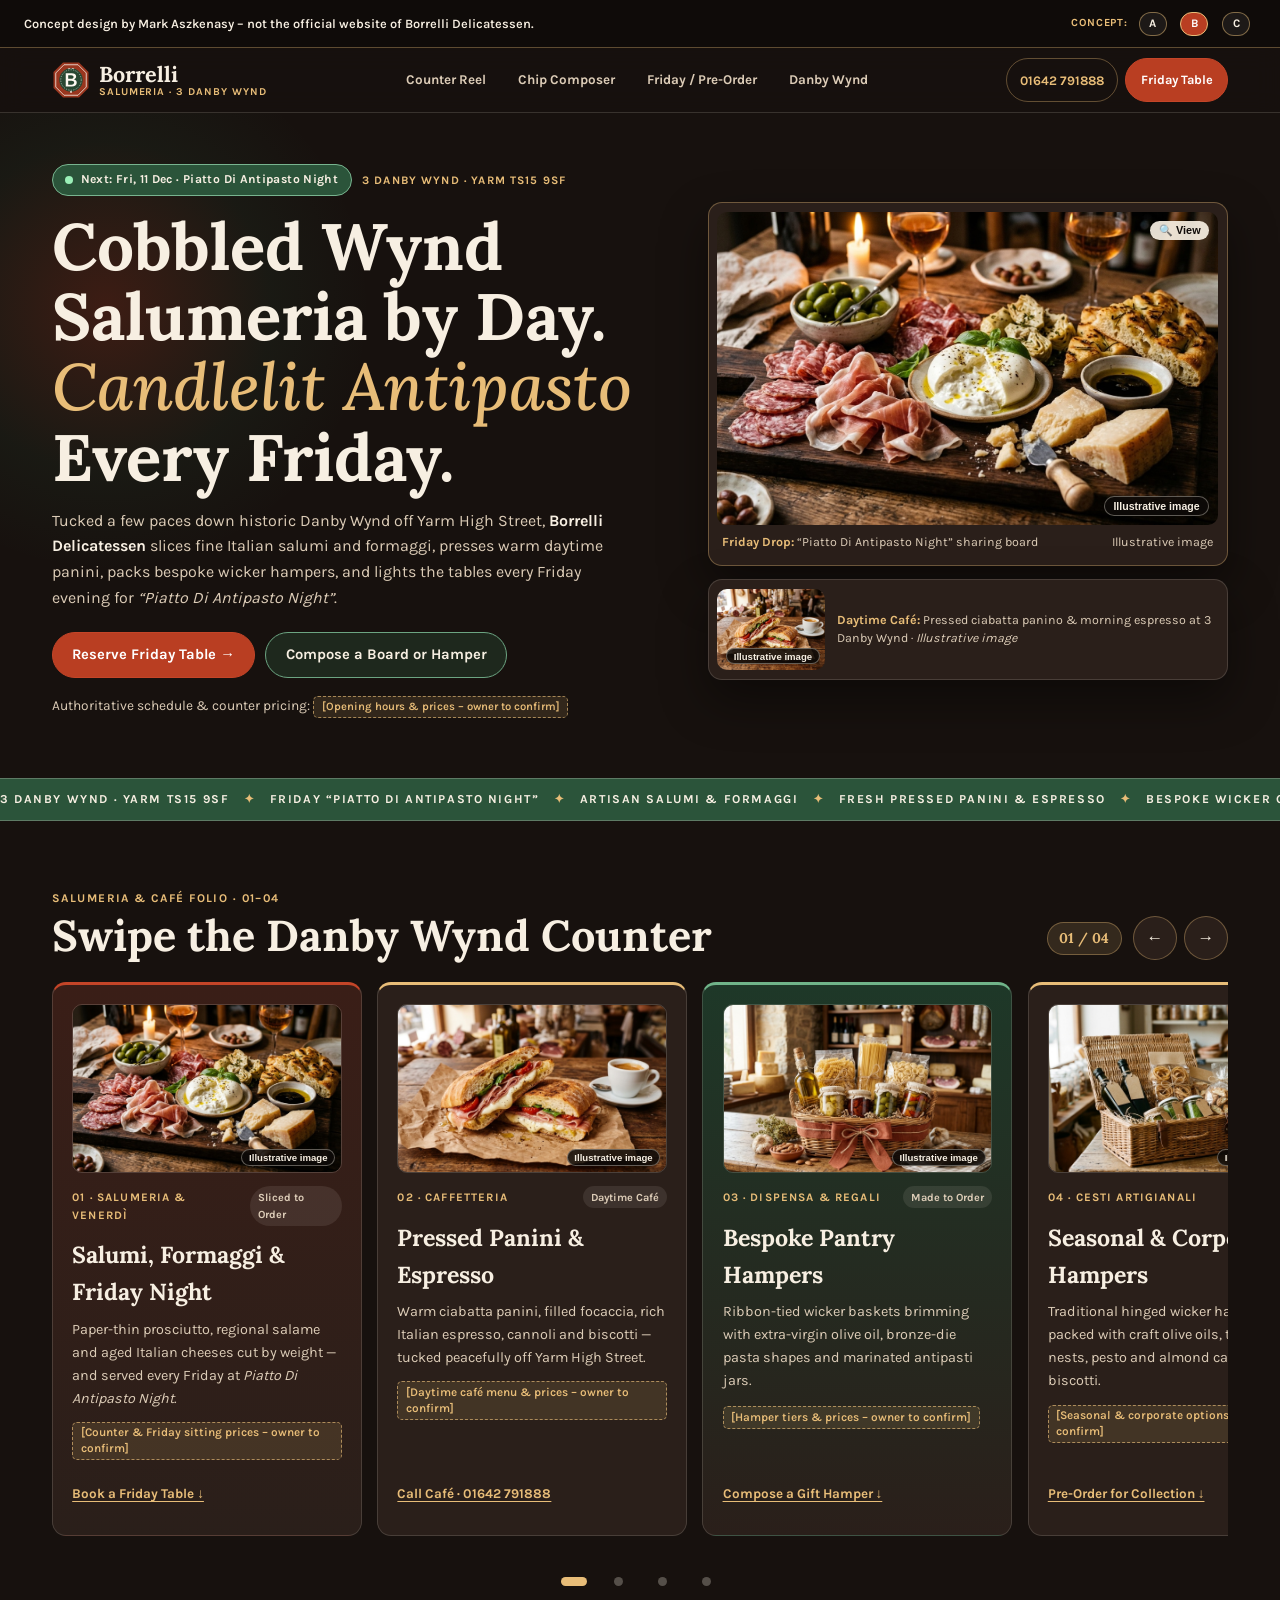
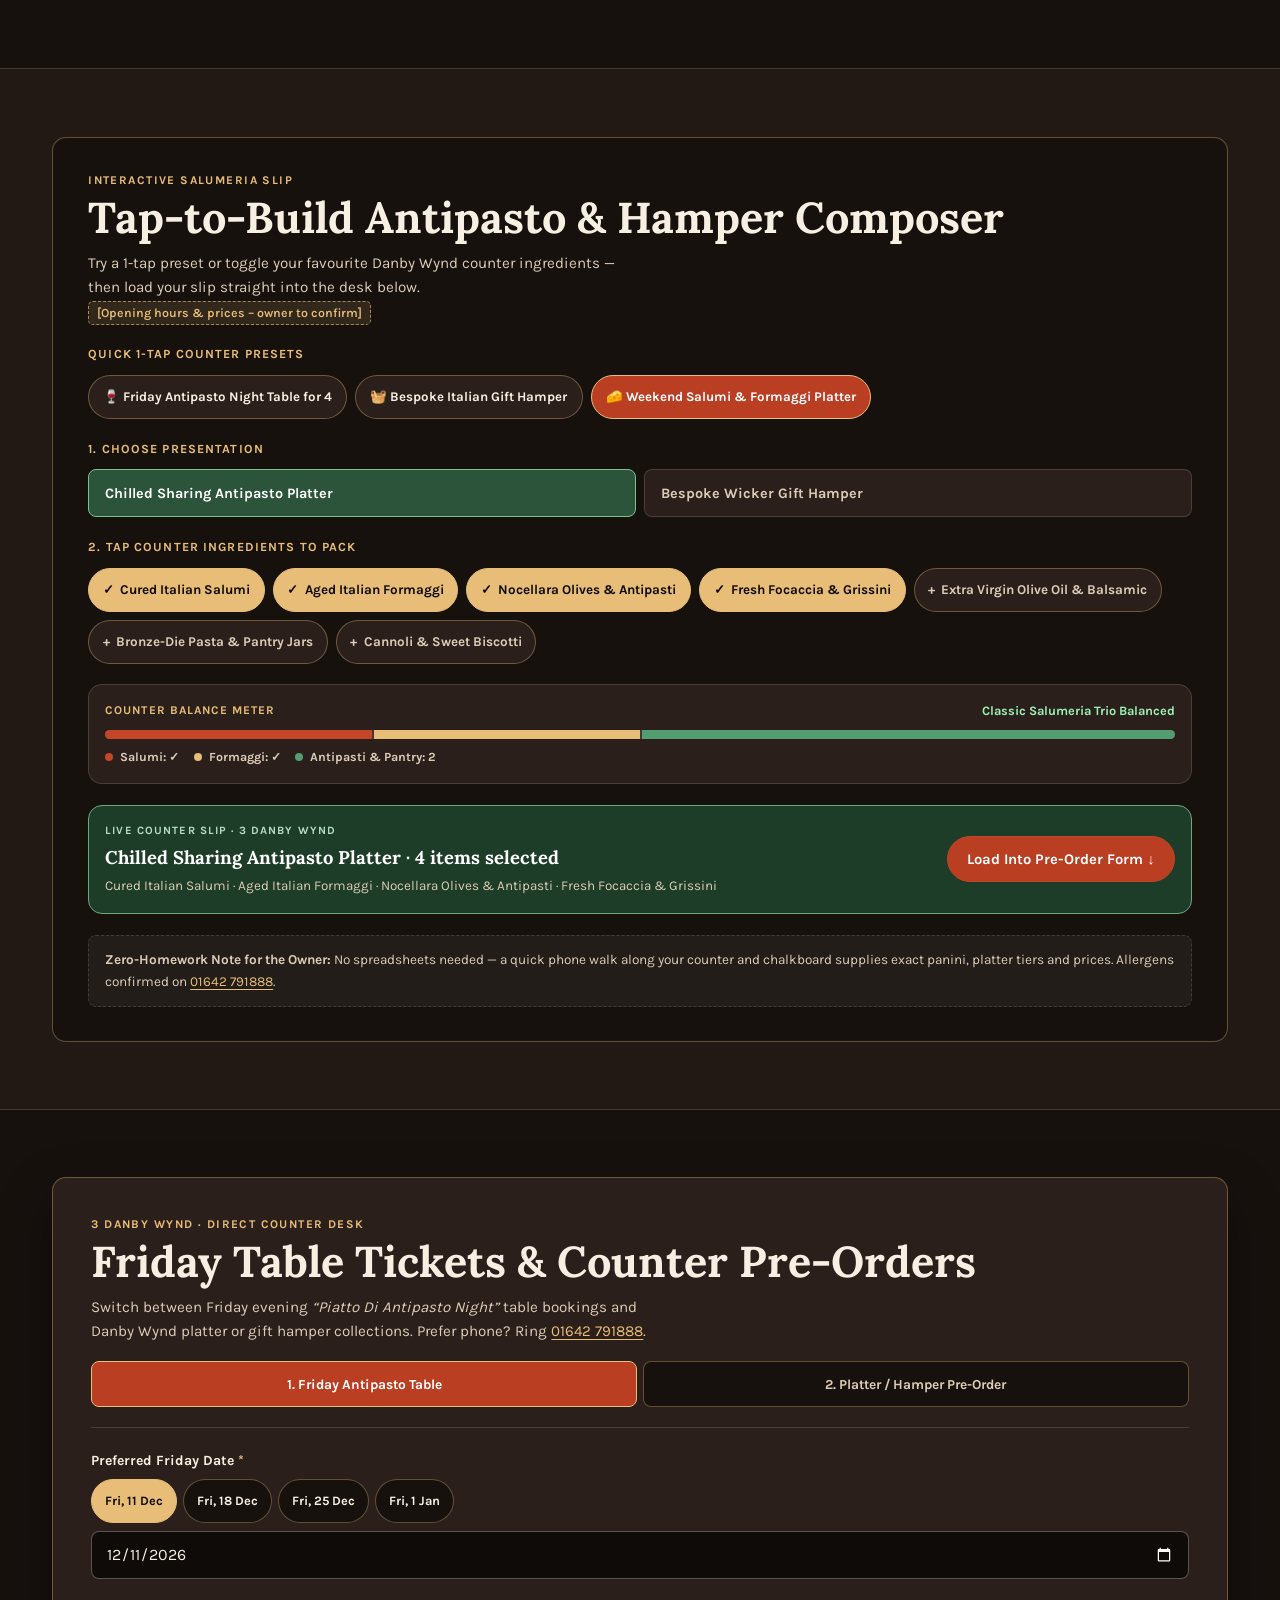
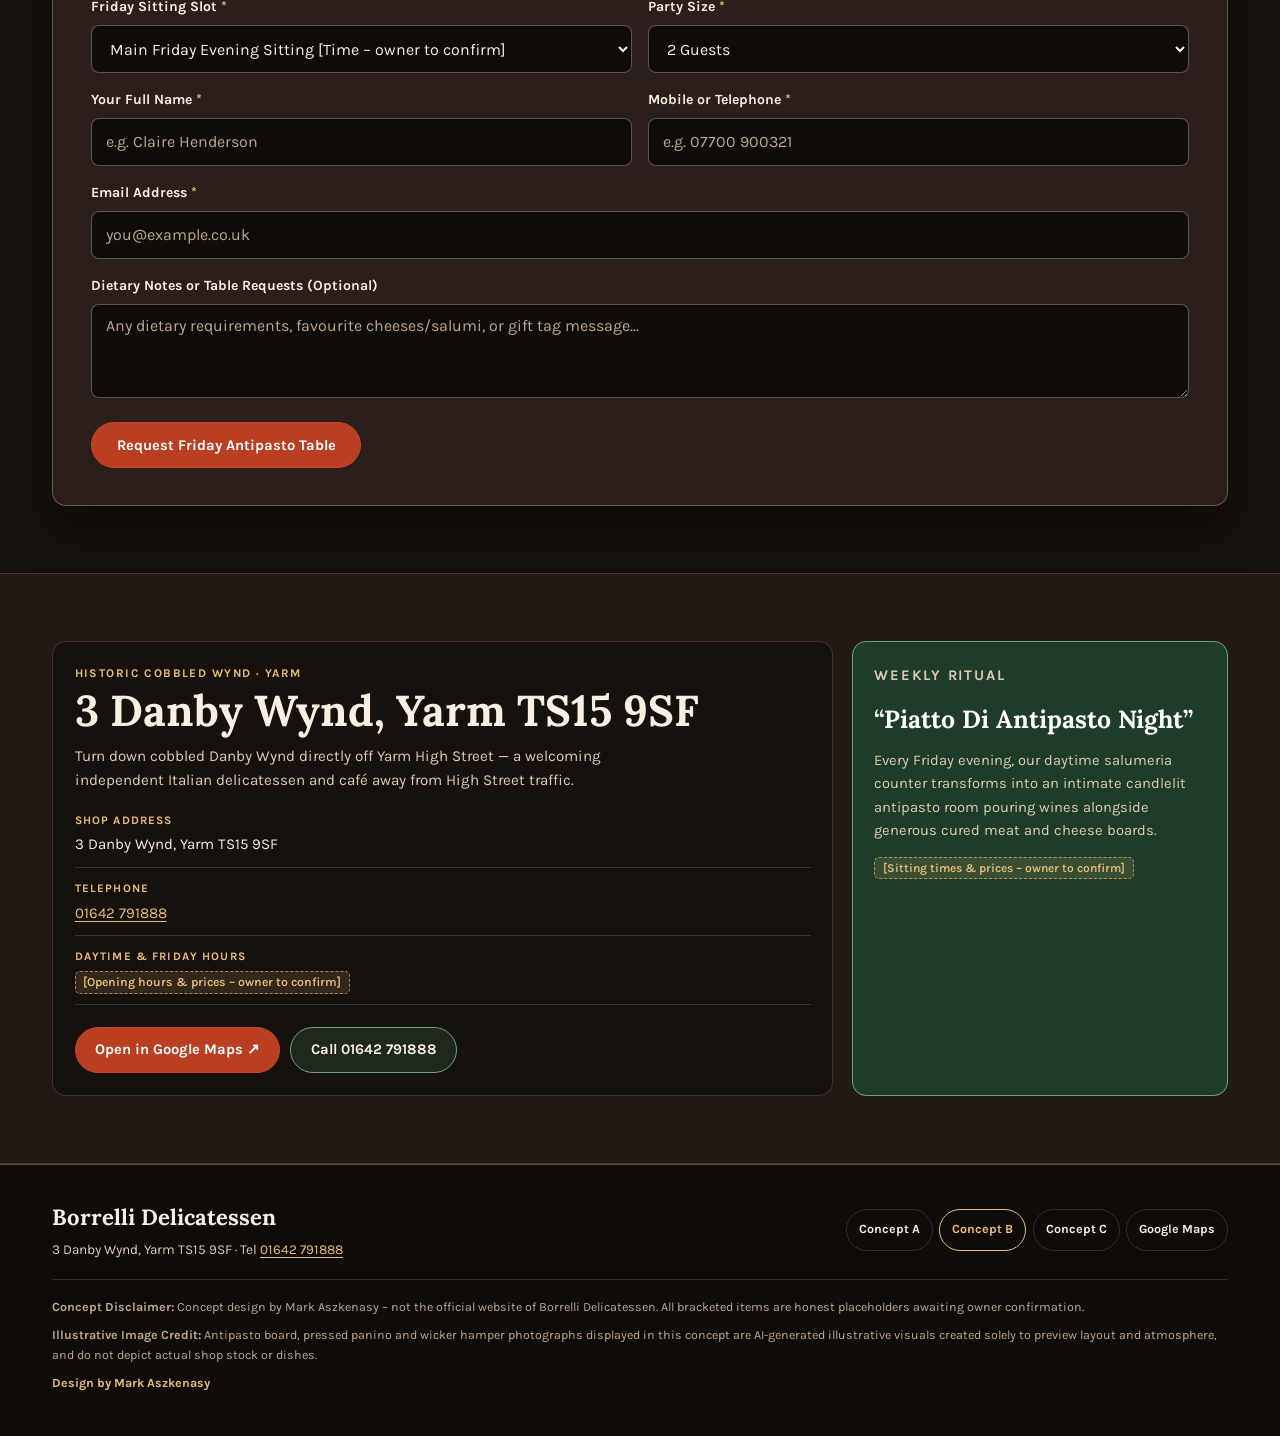
==== commit 77195c19: "Upgrade Sets A, B & C: 4-photo suite, lightbox, frosted docks, presets & live owner receipt" ====
--- a/b/index.html
+++ b/b/index.html
@@ -26,8 +26,9 @@
     </div>
   </div>
 
-  <!-- Candlelit Salumeria Zine Masthead -->
+  <!-- Candlelit Salumeria Zine Masthead + 2.5px Brand Scroll-Progress Hairline -->
   <header class="zine-header">
+    <div class="scroll-progress-rail" data-scroll-progress aria-hidden="true"></div>
     <div class="container zine-header__inner">
       <a class="zine-brand" href="#top" aria-label="Borrelli Delicatessen home">
         <img class="zine-brand__stamp" src="../images/logo-mark.svg" width="42" height="42" alt="">
@@ -52,7 +53,7 @@
   </header>
 
   <main id="main-content">
-    <!-- Candlelit Editorial Hero + Live Calendar-Aware Friday Badge -->
+    <!-- Candlelit Editorial Hero + Above-the-Fold Mobile Visual Spread -->
     <section class="zine-hero" id="top" aria-labelledby="zine-hero-title">
       <div class="zine-hero__ambient" aria-hidden="true"></div>
 
@@ -85,18 +86,31 @@
           </p>
         </div>
 
-        <!-- Editorial Zine Spread Visuals -->
+        <!-- Editorial Zine Spread Visuals (ordered right beneath H1 on mobile, 2-col right on desktop) -->
         <div class="zine-spread">
           <figure class="zine-plate-card zine-plate-card--main">
-            <div class="zine-plate-card__img">
-              <img
-                src="../images/hero.jpg"
-                width="1440"
-                height="803"
-                alt="Candlelit Italian Piatto di Antipasto sharing board with cured meats, cheeses, olives and rustic bread"
-              >
-              <span class="zine-illus-pill">Illustrative image</span>
-            </div>
+            <button
+              class="zine-photo-trigger"
+              type="button"
+              data-lightbox-src="../images/hero.jpg"
+              data-lightbox-alt="Candlelit Italian Piatto di Antipasto sharing board with cured meats, cheeses, olives and rustic bread"
+              data-lightbox-title="Friday Drop · “Piatto Di Antipasto Night”"
+              data-lightbox-caption="Generous wooden boards of cured prosciutto, regional salame, burrata, aged Parmigiano, Nocellara olives and rosemary focaccia poured alongside Italian wines every Friday evening."
+              data-lightbox-mode="friday"
+              data-lightbox-cta="Reserve a Friday Table →"
+              aria-label="Enlarge illustrative photo of Friday Piatto Di Antipasto sharing board"
+            >
+              <span class="zine-plate-card__img">
+                <img
+                  src="../images/hero.jpg"
+                  width="1440"
+                  height="803"
+                  alt="Candlelit Italian Piatto di Antipasto sharing board with cured meats, cheeses, olives and rustic bread"
+                >
+                <span class="zine-illus-pill">Illustrative image</span>
+                <span class="zine-zoom-pill" aria-hidden="true">🔍 View</span>
+              </span>
+            </button>
             <figcaption>
               <span><strong>Friday Drop:</strong> “Piatto Di Antipasto Night” sharing board</span>
               <span>Illustrative image</span>
@@ -104,17 +118,29 @@
           </figure>
 
           <figure class="zine-plate-card zine-plate-card--secondary">
-            <div class="zine-plate-card__img zine-plate-card__img--compact">
-              <img
-                src="../images/feature.jpg"
-                width="1200"
-                height="896"
-                alt="Traditional wicker gift hamper filled with Italian olive oil, pasta, preserves and delicatessen treats"
-              >
-              <span class="zine-illus-pill zine-illus-pill--sm">Illustrative image</span>
-            </div>
+            <button
+              class="zine-photo-trigger"
+              type="button"
+              data-lightbox-src="../images/detail-2.jpg"
+              data-lightbox-alt="Freshly pressed prosciutto, mozzarella and basil ciabatta panino on butcher paper beside an Italian espresso"
+              data-lightbox-title="Daytime Caffetteria · Pressed Panini &amp; Espresso"
+              data-lightbox-caption="Warm ciabatta panini filled straight from the salumeria counter with prosciutto, melted mozzarella, roasted tomatoes and fresh basil beside rich Italian espresso."
+              data-lightbox-mode="preorder"
+              data-lightbox-cta="Pre-Order from the Counter →"
+              aria-label="Enlarge illustrative photo of freshly pressed panino and espresso"
+            >
+              <span class="zine-plate-card__img zine-plate-card__img--compact">
+                <img
+                  src="../images/detail-2.jpg"
+                  width="1200"
+                  height="896"
+                  alt="Freshly pressed prosciutto, mozzarella and basil ciabatta panino on butcher paper beside an Italian espresso"
+                >
+                <span class="zine-illus-pill zine-illus-pill--sm">Illustrative image</span>
+              </span>
+            </button>
             <figcaption>
-              <strong>Bespoke Gifting:</strong> Hand-packed wicker hampers at 3 Danby Wynd · <em>Illustrative image</em>
+              <strong>Daytime Café:</strong> Pressed ciabatta panino &amp; morning espresso at 3 Danby Wynd · <em>Illustrative image</em>
             </figcaption>
           </figure>
         </div>
@@ -155,92 +181,150 @@
       </div>
     </div>
 
-    <!-- Horizontal Touch-Snap 5-Card Counter Showcase -->
+    <!-- Horizontal Touch-Snap 4-Card Editorial Counter Showcase (Zero Duplicate Images) -->
     <section class="zine-section" id="showcase" aria-labelledby="showcase-heading">
       <div class="container">
         <div class="zine-section__head">
           <div>
-            <p class="zine-kicker">Salumeria &amp; Café Folio · 01–05</p>
+            <p class="zine-kicker">Salumeria &amp; Café Folio · 01–04</p>
             <h2 class="zine-h2" id="showcase-heading">Swipe the Danby Wynd Counter</h2>
           </div>
 
           <div class="showcase-controls" aria-label="Scroll counter showcase">
-            <span class="showcase-count" data-showcase-count aria-live="polite">01 / 05</span>
+            <span class="showcase-count" data-showcase-count aria-live="polite">01 / 04</span>
             <button class="showcase-btn" type="button" data-showcase-prev aria-label="Previous counter card">←</button>
             <button class="showcase-btn" type="button" data-showcase-next aria-label="Next counter card">→</button>
           </div>
         </div>
 
         <div class="counter-reel" data-counter-reel tabindex="0" role="region" aria-label="Borrelli counter showcase">
-          <!-- 01 Artisan Salumi -->
+          <!-- 01 Salumi, Formaggi & Friday Antipasto (hero.jpg) -->
+          <article class="counter-zine-card counter-zine-card--terracotta" data-showcase-card>
+            <div>
+              <button
+                class="zine-photo-trigger reel-card-media"
+                type="button"
+                data-lightbox-src="../images/hero.jpg"
+                data-lightbox-alt="Candlelit Italian Piatto di Antipasto sharing board with cured meats, cheeses, olives and rustic bread"
+                data-lightbox-title="01 · Salumi, Formaggi &amp; Friday Antipasto"
+                data-lightbox-caption="Prosciutto, regional Italian salame, burrata and aged formaggi sliced to order by day and served by candlelight every Friday evening."
+                data-lightbox-mode="friday"
+                data-lightbox-cta="Book Friday Antipasto Table →"
+                aria-label="Enlarge photo of Salumi, Formaggi and Friday Antipasto board"
+              >
+                <img src="../images/hero.jpg" width="1440" height="803" alt="Candlelit Italian Piatto di Antipasto sharing board with cured meats, cheeses, olives and rustic bread">
+                <span class="zine-illus-pill zine-illus-pill--sm">Illustrative image</span>
+              </button>
+              <div class="counter-zine-card__meta">
+                <span class="counter-zine-card__num">01 · Salumeria &amp; Venerdì</span>
+                <span class="counter-zine-card__pill">Sliced to Order</span>
+              </div>
+              <h3>Salumi, Formaggi &amp; Friday Night</h3>
+              <p>
+                Paper-thin prosciutto, regional salame and aged Italian cheeses cut by weight — and served every Friday at <em>Piatto Di Antipasto Night</em>.
+              </p>
+              <p><span class="ph">[Counter &amp; Friday sitting prices – owner to confirm]</span></p>
+            </div>
+            <a class="card-jump-link" href="#reserve" data-open-mode="friday">Book a Friday Table ↓</a>
+          </article>
+
+          <!-- 02 Fresh Panini & Espresso (detail-2.jpg) -->
           <article class="counter-zine-card" data-showcase-card>
-            <div class="counter-zine-card__meta">
-              <span class="counter-zine-card__num">01 · Salumeria</span>
-              <span class="counter-zine-card__pill">Sliced to Order</span>
-            </div>
-            <h3>Artisan Salumi</h3>
-            <p>
-              Prosciutto, regional Italian salame and cured charcuterie sliced paper-thin to order for weekend grazing or home cooking.
-            </p>
-            <p><span class="ph">[Salumi range &amp; price per 100g – owner to confirm]</span></p>
-            <a class="card-jump-link" href="#composer">Add Salumi to Board ↓</a>
-          </article>
-
-          <!-- 02 Formaggi -->
-          <article class="counter-zine-card" data-showcase-card>
-            <div class="counter-zine-card__meta">
-              <span class="counter-zine-card__num">02 · Formaggi</span>
-              <span class="counter-zine-card__pill">Cut by Weight</span>
-            </div>
-            <h3>Aged Formaggi</h3>
-            <p>
-              Fine Italian and continental cheeses curated along the chilled counter alongside marinated olives and sun-blushed antipasti.
-            </p>
-            <p><span class="ph">[Cheese counter &amp; prices – owner to confirm]</span></p>
-            <a class="card-jump-link" href="#composer">Add Formaggi to Board ↓</a>
-          </article>
-
-          <!-- 03 Fresh Panini -->
-          <article class="counter-zine-card" data-showcase-card>
-            <div class="counter-zine-card__meta">
-              <span class="counter-zine-card__num">03 · Caffetteria</span>
-              <span class="counter-zine-card__pill">Daytime Café</span>
-            </div>
-            <h3>Fresh Panini &amp; Espresso</h3>
-            <p>
-              Warm pressed panini, filled focaccia, rich Italian espresso, cannoli and biscotti — tucked peacefully off Yarm High Street.
-            </p>
-            <p><span class="ph">[Daytime café menu &amp; prices – owner to confirm]</span></p>
+            <div>
+              <button
+                class="zine-photo-trigger reel-card-media"
+                type="button"
+                data-lightbox-src="../images/detail-2.jpg"
+                data-lightbox-alt="Freshly pressed prosciutto, mozzarella and basil ciabatta panino on butcher paper beside an Italian espresso"
+                data-lightbox-title="02 · Daytime Caffetteria &amp; Panini"
+                data-lightbox-caption="Warm pressed ciabatta panini oozing melted mozzarella, prosciutto, sweet tomatoes and basil beside Italian espresso."
+                data-lightbox-mode="preorder"
+                data-lightbox-cta="Enquire or Pre-Order →"
+                aria-label="Enlarge photo of freshly pressed panino and espresso"
+              >
+                <img src="../images/detail-2.jpg" width="1200" height="896" alt="Freshly pressed prosciutto, mozzarella and basil ciabatta panino on butcher paper beside an Italian espresso">
+                <span class="zine-illus-pill zine-illus-pill--sm">Illustrative image</span>
+              </button>
+              <div class="counter-zine-card__meta">
+                <span class="counter-zine-card__num">02 · Caffetteria</span>
+                <span class="counter-zine-card__pill">Daytime Café</span>
+              </div>
+              <h3>Pressed Panini &amp; Espresso</h3>
+              <p>
+                Warm ciabatta panini, filled focaccia, rich Italian espresso, cannoli and biscotti — tucked peacefully off Yarm High Street.
+              </p>
+              <p><span class="ph">[Daytime café menu &amp; prices – owner to confirm]</span></p>
+            </div>
             <a class="card-jump-link" href="tel:01642791888">Call Café · 01642 791888</a>
           </article>
 
-          <!-- 04 Bespoke Hampers -->
+          <!-- 03 Terracotta-Ribbon Pantry Hampers (detail-1.jpg) -->
           <article class="counter-zine-card counter-zine-card--basil" data-showcase-card>
-            <div class="counter-zine-card__meta">
-              <span class="counter-zine-card__num">04 · Regali</span>
-              <span class="counter-zine-card__pill">Hand-Packed</span>
-            </div>
-            <h3>Bespoke Hampers</h3>
-            <p>
-              Wicker gift hampers, seasonal Christmas boxes and corporate thank-yous filled with olive oils, bronze-die pasta and sweet treats.
-            </p>
-            <p><span class="ph">[Hamper sizes &amp; prices – owner to confirm]</span></p>
-            <a class="card-jump-link" href="#composer">Build a Gift Hamper ↓</a>
+            <div>
+              <button
+                class="zine-photo-trigger reel-card-media"
+                type="button"
+                data-lightbox-src="../images/detail-1.jpg"
+                data-lightbox-alt="Artisanal wicker Italian gift hamper tied with a terracotta ribbon, filled with olive oil, bronze-die pasta and marinated antipasti"
+                data-lightbox-title="03 · Terracotta-Ribbon Pantry Gift Baskets"
+                data-lightbox-caption="Bespoke wicker gift baskets tied with terracotta ribbon and packed with golden extra-virgin olive oil, bronze-die pastas and antipasti jars."
+                data-lightbox-mode="preorder"
+                data-lightbox-cta="Pre-Order a Gift Hamper →"
+                aria-label="Enlarge photo of terracotta-ribbon Italian gift basket"
+              >
+                <img src="../images/detail-1.jpg" width="1200" height="896" alt="Artisanal wicker Italian gift hamper tied with a terracotta ribbon, filled with olive oil, bronze-die pasta and marinated antipasti">
+                <span class="zine-illus-pill zine-illus-pill--sm">Illustrative image</span>
+              </button>
+              <div class="counter-zine-card__meta">
+                <span class="counter-zine-card__num">03 · Dispensa &amp; Regali</span>
+                <span class="counter-zine-card__pill">Made to Order</span>
+              </div>
+              <h3>Bespoke Pantry Hampers</h3>
+              <p>
+                Ribbon-tied wicker baskets brimming with extra-virgin olive oil, bronze-die pasta shapes and marinated antipasti jars.
+              </p>
+              <p><span class="ph">[Hamper tiers &amp; prices – owner to confirm]</span></p>
+            </div>
+            <a class="card-jump-link" href="#composer">Compose a Gift Hamper ↓</a>
           </article>
 
-          <!-- 05 Friday Antipasto Night -->
-          <article class="counter-zine-card counter-zine-card--terracotta" data-showcase-card>
-            <div class="counter-zine-card__meta">
-              <span class="counter-zine-card__num">05 · Venerdì Sera</span>
-              <span class="counter-zine-card__pill">Weekly Event</span>
-            </div>
-            <h3>Friday Antipasto Night</h3>
-            <p>
-              Every Friday evening, Borrelli welcomes guests down Danby Wynd for our signature <em>“Piatto Di Antipasto Night”</em>.
-            </p>
-            <p><span class="ph">[Sitting times &amp; prices – owner to confirm]</span></p>
-            <a class="card-jump-link" href="#reserve" data-open-mode="friday">Book a Friday Table ↓</a>
+          <!-- 04 Seasonal Hinged Wicker Hampers (feature.jpg) -->
+          <article class="counter-zine-card" data-showcase-card>
+            <div>
+              <button
+                class="zine-photo-trigger reel-card-media"
+                type="button"
+                data-lightbox-src="../images/feature.jpg"
+                data-lightbox-alt="Traditional hinged wicker gift hamper filled with Italian olive oil, artisan pasta, pesto jars and almond biscotti"
+                data-lightbox-title="04 · Luxury Hinged Wicker Hampers"
+                data-lightbox-caption="Hand-packed hinged wicker hampers for birthdays, corporate thank-yous and Christmas celebrations at 3 Danby Wynd."
+                data-lightbox-mode="preorder"
+                data-lightbox-cta="Pre-Order Luxury Hamper →"
+                aria-label="Enlarge photo of luxury hinged wicker hamper"
+              >
+                <img src="../images/feature.jpg" width="1200" height="896" alt="Traditional hinged wicker gift hamper filled with Italian olive oil, artisan pasta, pesto jars and almond biscotti">
+                <span class="zine-illus-pill zine-illus-pill--sm">Illustrative image</span>
+              </button>
+              <div class="counter-zine-card__meta">
+                <span class="counter-zine-card__num">04 · Cesti Artigianali</span>
+                <span class="counter-zine-card__pill">Hand-Packed</span>
+              </div>
+              <h3>Seasonal &amp; Corporate Hampers</h3>
+              <p>
+                Traditional hinged wicker hampers packed with craft olive oils, tagliatelle nests, pesto and almond cantucci biscotti.
+              </p>
+              <p><span class="ph">[Seasonal &amp; corporate options – owner to confirm]</span></p>
+            </div>
+            <a class="card-jump-link" href="#reserve" data-open-mode="preorder">Pre-Order for Collection ↓</a>
           </article>
+        </div>
+
+        <!-- Active Snap Dot Indicators -->
+        <div class="showcase-dots" data-showcase-dots aria-label="Choose counter showcase slide">
+          <button class="showcase-dot is-active" type="button" data-showcase-dot="0" aria-label="Slide 1 of 4" aria-current="true"><span></span></button>
+          <button class="showcase-dot" type="button" data-showcase-dot="1" aria-label="Slide 2 of 4"><span></span></button>
+          <button class="showcase-dot" type="button" data-showcase-dot="2" aria-label="Slide 3 of 4"><span></span></button>
+          <button class="showcase-dot" type="button" data-showcase-dot="3" aria-label="Slide 4 of 4"><span></span></button>
         </div>
       </div>
     </section>
@@ -254,8 +338,24 @@
               <p class="zine-kicker">Interactive Salumeria Slip</p>
               <h2 class="zine-h2" id="composer-heading">Tap-to-Build Antipasto &amp; Hamper Composer</h2>
               <p class="zine-sub">
-                Choose your format and tap your favourite Danby Wynd counter ingredients — then send your slip straight into the pre-order desk below. <span class="ph">[Opening hours &amp; prices – owner to confirm]</span>
+                Try a 1-tap preset or toggle your favourite Danby Wynd counter ingredients — then load your slip straight into the desk below. <span class="ph">[Opening hours &amp; prices – owner to confirm]</span>
               </p>
+            </div>
+          </div>
+
+          <!-- 1-Tap Counter Presets -->
+          <div class="composer-step">
+            <span class="composer-step__label">Quick 1-Tap Counter Presets</span>
+            <div class="zine-presets-row" role="group" aria-label="One-tap counter presets">
+              <button class="zine-preset-btn" type="button" data-b-preset="friday4">
+                🍷 Friday Antipasto Night Table for 4
+              </button>
+              <button class="zine-preset-btn" type="button" data-b-preset="hamper">
+                🧺 Bespoke Italian Gift Hamper
+              </button>
+              <button class="zine-preset-btn is-active" type="button" data-b-preset="platter">
+                🧀 Weekend Salumi &amp; Formaggi Platter
+              </button>
             </div>
           </div>
 
@@ -276,27 +376,45 @@
           <div class="composer-step">
             <span class="composer-step__label">2. Tap Counter Ingredients to Pack</span>
             <div class="composer-chips-wrap" role="group" aria-label="Toggle counter items">
-              <button class="ing-chip is-selected" type="button" data-ing-chip="Cured Italian Salumi" aria-pressed="true">
+              <button class="ing-chip is-selected" type="button" data-ing-chip="Cured Italian Salumi" data-cat="salumi" aria-pressed="true">
                 <span class="ing-chip__mark" aria-hidden="true">✓</span> Cured Italian Salumi
               </button>
-              <button class="ing-chip is-selected" type="button" data-ing-chip="Aged Italian Formaggi" aria-pressed="true">
+              <button class="ing-chip is-selected" type="button" data-ing-chip="Aged Italian Formaggi" data-cat="formaggi" aria-pressed="true">
                 <span class="ing-chip__mark" aria-hidden="true">✓</span> Aged Italian Formaggi
               </button>
-              <button class="ing-chip is-selected" type="button" data-ing-chip="Nocellara Olives &amp; Antipasti" aria-pressed="true">
+              <button class="ing-chip is-selected" type="button" data-ing-chip="Nocellara Olives &amp; Antipasti" data-cat="antipasti" aria-pressed="true">
                 <span class="ing-chip__mark" aria-hidden="true">✓</span> Nocellara Olives &amp; Antipasti
               </button>
-              <button class="ing-chip is-selected" type="button" data-ing-chip="Fresh Focaccia &amp; Grissini" aria-pressed="true">
+              <button class="ing-chip is-selected" type="button" data-ing-chip="Fresh Focaccia &amp; Grissini" data-cat="antipasti" aria-pressed="true">
                 <span class="ing-chip__mark" aria-hidden="true">✓</span> Fresh Focaccia &amp; Grissini
               </button>
-              <button class="ing-chip" type="button" data-ing-chip="Extra Virgin Olive Oil &amp; Balsamic" aria-pressed="false">
+              <button class="ing-chip" type="button" data-ing-chip="Extra Virgin Olive Oil &amp; Balsamic" data-cat="antipasti" aria-pressed="false">
                 <span class="ing-chip__mark" aria-hidden="true">+</span> Extra Virgin Olive Oil &amp; Balsamic
               </button>
-              <button class="ing-chip" type="button" data-ing-chip="Bronze-Die Pasta &amp; Pantry Jars" aria-pressed="false">
+              <button class="ing-chip" type="button" data-ing-chip="Bronze-Die Pasta &amp; Pantry Jars" data-cat="antipasti" aria-pressed="false">
                 <span class="ing-chip__mark" aria-hidden="true">+</span> Bronze-Die Pasta &amp; Pantry Jars
               </button>
-              <button class="ing-chip" type="button" data-ing-chip="Cannoli &amp; Sweet Biscotti" aria-pressed="false">
+              <button class="ing-chip" type="button" data-ing-chip="Cannoli &amp; Sweet Biscotti" data-cat="antipasti" aria-pressed="false">
                 <span class="ing-chip__mark" aria-hidden="true">+</span> Cannoli &amp; Sweet Biscotti
               </button>
+            </div>
+          </div>
+
+          <!-- Live Counter Balance Meter -->
+          <div class="zine-balance" data-b-balance aria-label="Counter balance meter">
+            <div class="zine-balance__head">
+              <span class="zine-balance__label">Counter Balance Meter</span>
+              <span class="zine-balance__verdict" data-b-verdict>Classic Salumeria Trio Balanced</span>
+            </div>
+            <div class="zine-balance__bar" aria-hidden="true">
+              <div class="zine-balance__seg zine-balance__seg--salumi" data-b-seg-salumi style="width: 25%"></div>
+              <div class="zine-balance__seg zine-balance__seg--formaggi" data-b-seg-formaggi style="width: 25%"></div>
+              <div class="zine-balance__seg zine-balance__seg--antipasti" data-b-seg-antipasti style="width: 50%"></div>
+            </div>
+            <div class="zine-balance__legend">
+              <span data-b-leg-salumi><i class="b-dot b-dot--salumi"></i> Salumi: ✓</span>
+              <span data-b-leg-formaggi><i class="b-dot b-dot--formaggi"></i> Formaggi: ✓</span>
+              <span data-b-leg-antipasti><i class="b-dot b-dot--antipasti"></i> Antipasti &amp; Pantry: 2</span>
             </div>
           </div>
 
@@ -485,6 +603,7 @@
             <div class="zine-demo-confirm" data-demo-status role="status" aria-live="polite" tabindex="-1" hidden>
               <p class="zine-demo-confirm__title">Demo only – in the live site this would go straight to Borrelli Delicatessen.</p>
               <p class="zine-demo-confirm__summary" data-demo-summary></p>
+              <div class="zine-owner-ticket" data-owner-ticket></div>
             </div>
           </form>
         </div>
@@ -558,13 +677,36 @@
 
       <div class="zine-footer__legal">
         <p><strong>Concept Disclaimer:</strong> Concept design by Mark Aszkenasy – not the official website of Borrelli Delicatessen. All bracketed items are honest placeholders awaiting owner confirmation.</p>
-        <p><strong>Illustrative Image Credit:</strong> Antipasto board and wicker hamper images displayed in this concept are AI-generated illustrative visuals created solely to preview layout and atmosphere, and do not depict actual shop stock or dishes.</p>
+        <p><strong>Illustrative Image Credit:</strong> Antipasto board, pressed panino and wicker hamper photographs displayed in this concept are AI-generated illustrative visuals created solely to preview layout and atmosphere, and do not depict actual shop stock or dishes.</p>
         <p class="zine-footer__sig">Design by Mark Aszkenasy</p>
       </div>
     </div>
   </footer>
 
-  <!-- Floating Mobile Dock -->
+  <!-- Accessible Native Photo Lightbox -->
+  <dialog class="borrelli-lightbox" id="borrelli-lightbox" aria-labelledby="b-lb-title">
+    <div class="borrelli-lightbox__inner">
+      <div class="borrelli-lightbox__top">
+        <span class="borrelli-lightbox__tag">Illustrative image · 3 Danby Wynd</span>
+        <button class="borrelli-lightbox__close" type="button" data-lightbox-close aria-label="Close photo preview">✕</button>
+      </div>
+      <div class="borrelli-lightbox__media">
+        <img id="b-lb-img" src="../images/hero.jpg" alt="">
+      </div>
+      <div class="borrelli-lightbox__body">
+        <div class="borrelli-lightbox__copy">
+          <h3 class="borrelli-lightbox__title" id="b-lb-title">Friday Drop · “Piatto Di Antipasto Night”</h3>
+          <p class="borrelli-lightbox__caption" id="b-lb-caption"></p>
+        </div>
+        <button class="btn btn--terracotta" type="button" id="b-lb-cta" data-lb-mode="friday">Reserve a Friday Table →</button>
+      </div>
+    </div>
+  </dialog>
+
+  <!-- Non-blocking Micro-Toast -->
+  <div class="borrelli-toast" id="borrelli-toast" role="status" aria-live="polite" aria-atomic="true"></div>
+
+  <!-- Frosted Glass Safe-Area Floating Mobile Dock -->
   <nav class="zine-mobile-dock" aria-label="Quick mobile actions">
     <a class="zine-mobile-dock__btn" href="tel:01642791888">Call</a>
     <a class="zine-mobile-dock__btn" href="#composer">Composer</a>
--- a/b/css/styles.css
+++ b/b/css/styles.css
@@ -163,26 +163,25 @@
 }
 
 /* ==========================================================================
-   1. Concept Banner + [A] [B] [C] Switcher
+   1. Concept Banner + [A] [B] [C] Switcher (Compact <= 84px at 390px)
    ========================================================================== */
 .concept-banner {
   background-color: var(--walnut-deep);
   color: var(--crema);
   border-bottom: 1px solid var(--rule-amber);
-  font-size: 0.74rem;
-  line-height: 1.35;
-  padding: 0.3rem 0.65rem;
-  text-align: center;
+  font-size: 0.69rem;
+  line-height: 1.24;
+  padding: 0.22rem 0.55rem;
+  text-align: left;
 }
 
 .concept-banner__inner {
   max-width: var(--container);
   margin: 0 auto;
-  display: flex;
-  flex-wrap: wrap;
-  align-items: center;
-  justify-content: center;
-  gap: 0.2rem 0.75rem;
+  display: grid;
+  grid-template-columns: minmax(0, 1fr) auto;
+  align-items: center;
+  gap: 0.35rem;
 }
 
 .concept-banner p {
@@ -194,11 +193,12 @@
 .concept-switcher {
   display: inline-flex;
   align-items: center;
-  gap: 0.15rem;
+  gap: 0.1rem;
   flex-shrink: 0;
 }
 
 .concept-switcher__label {
+  display: none;
   font-size: 0.68rem;
   font-weight: 700;
   letter-spacing: 0.08em;
@@ -207,13 +207,19 @@
   margin-right: 0.2rem;
 }
 
+@media (min-width: 560px) {
+  .concept-switcher__label {
+    display: inline;
+  }
+}
+
 .concept-switcher__pill {
   display: inline-flex;
   align-items: center;
   justify-content: center;
-  min-width: 42px;
-  min-height: 42px;
-  padding: 0.25rem;
+  min-width: 40px;
+  min-height: 40px;
+  padding: 0.15rem;
   text-decoration: none;
   color: var(--crema);
 }
@@ -222,9 +228,9 @@
   display: inline-flex;
   align-items: center;
   justify-content: center;
-  min-width: 30px;
+  min-width: 28px;
   height: 24px;
-  padding: 0 0.5rem;
+  padding: 0 0.45rem;
   border-radius: 999px;
   border: 1px solid rgba(232, 189, 120, 0.5);
   background-color: rgba(255, 255, 255, 0.06);
@@ -248,11 +254,8 @@
 @media (min-width: 768px) {
   .concept-banner {
     font-size: 0.8rem;
+    line-height: 1.35;
     padding: 0.22rem 1.5rem;
-  }
-
-  .concept-banner__inner {
-    justify-content: space-between;
   }
 }
 
@@ -1298,8 +1301,485 @@
 }
 
 /* ==========================================================================
-   9. Floating Mobile Dock
+   9. Frosted Glass Safe-Area Floating Dock + Lightbox + Presets + Ticket
    ========================================================================== */
+@media (prefers-reduced-motion: no-preference) {
+  @view-transition {
+    navigation: auto;
+  }
+}
+
+.scroll-progress-rail {
+  position: absolute;
+  top: 0;
+  left: 0;
+  height: 2.5px;
+  width: 100%;
+  transform-origin: 0 50%;
+  transform: scaleX(0);
+  background: linear-gradient(90deg, var(--terracotta-bright) 0%, var(--amber) 100%);
+  pointer-events: none;
+  z-index: 25;
+  transition: transform 0.08s linear;
+}
+
+/* Above-the-Fold Mobile Hero Ordering (< 960px): Badge + H1 -> Lush 16:10 Spread -> Copy */
+@media (max-width: 959px) {
+  .zine-hero {
+    padding: 1.15rem 0 2.1rem;
+  }
+
+  .zine-hero__grid {
+    gap: 0.9rem;
+  }
+
+  .zine-hero__copy {
+    display: contents;
+  }
+
+  .friday-live-row {
+    order: 1;
+    margin-bottom: 0;
+  }
+
+  .zine-h1 {
+    order: 2;
+    font-size: clamp(1.82rem, 6.4vw, 2.8rem);
+    margin-bottom: 0.1rem;
+  }
+
+  .zine-spread {
+    order: 3;
+    gap: 0.65rem;
+  }
+
+  .zine-lead {
+    order: 4;
+    margin-bottom: 0.15rem;
+    font-size: 0.95rem;
+  }
+
+  .zine-cta-row {
+    order: 5;
+  }
+
+  .zine-hours-line {
+    order: 6;
+    margin-top: 0.1rem;
+  }
+}
+
+/* Clickable Photo Triggers & Reel Card Media */
+.zine-photo-trigger {
+  appearance: none;
+  display: block;
+  width: 100%;
+  padding: 0;
+  border: 0;
+  background: transparent;
+  cursor: zoom-in;
+  text-align: left;
+  color: inherit;
+}
+
+.zine-plate-card__img {
+  display: block;
+}
+
+.zine-zoom-pill {
+  position: absolute;
+  top: 0.55rem;
+  right: 0.55rem;
+  padding: 0.2rem 0.55rem;
+  border-radius: 999px;
+  background-color: rgba(247, 239, 226, 0.92);
+  color: var(--walnut-deep);
+  font-size: 0.68rem;
+  font-weight: 700;
+  pointer-events: none;
+}
+
+.reel-card-media {
+  position: relative;
+  border-radius: 10px;
+  overflow: hidden;
+  aspect-ratio: 16 / 10;
+  margin-bottom: 0.85rem;
+  border: 1px solid rgba(247, 239, 226, 0.16);
+}
+
+.reel-card-media img {
+  width: 100%;
+  height: 100%;
+  object-fit: cover;
+  transition: transform 0.5s cubic-bezier(0.22, 1, 0.36, 1);
+}
+
+@media (hover: hover) and (prefers-reduced-motion: no-preference) {
+  .zine-photo-trigger:hover img {
+    transform: scale(1.03);
+  }
+}
+
+/* Counter Pill + Active Snap Dots */
+.showcase-count {
+  display: inline-flex;
+  align-items: center;
+  padding: 0.28rem 0.7rem;
+  border-radius: 999px;
+  background-color: rgba(232, 189, 120, 0.14);
+  border: 1px solid var(--rule-amber);
+  font-size: 0.88rem;
+}
+
+.showcase-dots {
+  display: flex;
+  align-items: center;
+  justify-content: center;
+  gap: 0.25rem;
+  margin-top: 0.85rem;
+}
+
+.showcase-dot {
+  appearance: none;
+  min-width: 40px;
+  min-height: 40px;
+  padding: 0;
+  border: 0;
+  background: transparent;
+  display: inline-flex;
+  align-items: center;
+  justify-content: center;
+  cursor: pointer;
+}
+
+.showcase-dot span {
+  display: block;
+  width: 9px;
+  height: 9px;
+  border-radius: 999px;
+  background-color: rgba(247, 239, 226, 0.28);
+  transition: width 0.24s ease, background-color 0.24s ease;
+}
+
+.showcase-dot.is-active span {
+  width: 26px;
+  background-color: var(--amber);
+}
+
+/* 1-Tap Counter Presets & Live Balance Meter in Set B */
+.zine-presets-row {
+  display: flex;
+  flex-wrap: wrap;
+  gap: 0.5rem;
+}
+
+.zine-preset-btn {
+  appearance: none;
+  display: inline-flex;
+  align-items: center;
+  gap: 0.38rem;
+  min-height: 44px;
+  padding: 0.45rem 0.88rem;
+  border-radius: 999px;
+  border: 1px solid var(--rule-amber);
+  background-color: var(--walnut-card);
+  color: var(--crema);
+  font-family: var(--font-sans);
+  font-size: 0.83rem;
+  font-weight: 700;
+  cursor: pointer;
+  text-align: left;
+}
+
+.zine-preset-btn:hover {
+  border-color: var(--amber);
+  background-color: rgba(232, 189, 120, 0.16);
+}
+
+.zine-preset-btn.is-active {
+  background-color: var(--terracotta);
+  border-color: var(--amber);
+  color: #FFFFFF;
+}
+
+.zine-balance {
+  padding: 0.95rem 1rem;
+  border-radius: var(--radius-md);
+  background-color: var(--walnut-card);
+  border: 1px solid var(--rule);
+}
+
+.zine-balance__head {
+  display: flex;
+  flex-wrap: wrap;
+  justify-content: space-between;
+  align-items: center;
+  gap: 0.4rem;
+  margin-bottom: 0.55rem;
+}
+
+.zine-balance__label {
+  font-size: 0.74rem;
+  font-weight: 700;
+  letter-spacing: 0.09em;
+  text-transform: uppercase;
+  color: var(--amber);
+}
+
+.zine-balance__verdict {
+  font-size: 0.8rem;
+  font-weight: 700;
+  color: #9BF0B8;
+}
+
+.zine-balance__bar {
+  display: flex;
+  height: 9px;
+  width: 100%;
+  border-radius: 999px;
+  overflow: hidden;
+  background-color: rgba(247, 239, 226, 0.12);
+  gap: 2px;
+}
+
+.zine-balance__seg {
+  height: 100%;
+  transition: width 0.26s cubic-bezier(0.22, 1, 0.36, 1);
+}
+
+.zine-balance__seg--salumi { background-color: var(--terracotta-bright); }
+.zine-balance__seg--formaggi { background-color: var(--amber); }
+.zine-balance__seg--antipasti { background-color: #539E71; }
+
+.zine-balance__legend {
+  display: flex;
+  flex-wrap: wrap;
+  gap: 0.4rem 0.9rem;
+  margin-top: 0.55rem;
+  font-size: 0.78rem;
+  font-weight: 700;
+  color: var(--crema-soft);
+}
+
+.b-dot {
+  display: inline-block;
+  width: 8px;
+  height: 8px;
+  border-radius: 50%;
+  margin-right: 0.25rem;
+}
+.b-dot--salumi { background-color: var(--terracotta-bright); }
+.b-dot--formaggi { background-color: var(--amber); }
+.b-dot--antipasti { background-color: #539E71; }
+
+/* What Borrelli Delicatessen Receives — Digital Ticket */
+.zine-owner-ticket {
+  margin-top: 0.85rem;
+  padding: 0.95rem 1rem;
+  border-radius: var(--radius-sm);
+  background-color: var(--walnut-deep);
+  border: 1px dashed var(--amber);
+}
+
+.zine-owner-ticket__head {
+  display: flex;
+  flex-wrap: wrap;
+  justify-content: space-between;
+  align-items: center;
+  gap: 0.4rem;
+  padding-bottom: 0.6rem;
+  margin-bottom: 0.65rem;
+  border-bottom: 1px dashed var(--rule);
+}
+
+.zine-owner-ticket__title {
+  margin: 0;
+  font-family: var(--font-serif);
+  font-size: 1rem;
+  color: var(--crema);
+}
+
+.zine-owner-ticket__ref {
+  font-family: ui-monospace, SFMono-Regular, Menlo, monospace;
+  font-size: 0.72rem;
+  font-weight: 700;
+  padding: 0.15rem 0.48rem;
+  border-radius: 4px;
+  background-color: rgba(232, 189, 120, 0.16);
+  color: var(--amber);
+  border: 1px solid var(--rule-amber);
+}
+
+.zine-owner-dl {
+  margin: 0;
+  display: grid;
+  grid-template-columns: 1fr;
+  gap: 0.45rem 1rem;
+  font-size: 0.84rem;
+}
+
+@media (min-width: 620px) {
+  .zine-owner-dl {
+    grid-template-columns: repeat(2, minmax(0, 1fr));
+  }
+  .zine-owner-dl__full {
+    grid-column: 1 / -1;
+  }
+}
+
+.zine-owner-dl dt {
+  font-size: 0.68rem;
+  font-weight: 700;
+  letter-spacing: 0.08em;
+  text-transform: uppercase;
+  color: var(--amber);
+}
+
+.zine-owner-dl dd {
+  margin: 0.1rem 0 0;
+  color: var(--crema);
+  font-weight: 600;
+  word-break: break-word;
+}
+
+.zine-owner-actions {
+  margin-top: 0.8rem;
+  padding-top: 0.7rem;
+  border-top: 1px dashed var(--rule);
+  display: flex;
+  flex-wrap: wrap;
+  gap: 0.5rem;
+}
+
+/* Native <dialog> Lightbox (Candlelit Zine Theme) */
+.borrelli-lightbox {
+  max-width: min(94vw, 820px);
+  width: 100%;
+  padding: 0;
+  border: 1.5px solid var(--amber);
+  border-radius: var(--radius-md);
+  background-color: var(--walnut-card);
+  color: var(--crema);
+  box-shadow: 0 28px 64px rgba(0, 0, 0, 0.72);
+  overflow: hidden;
+}
+
+.borrelli-lightbox::backdrop {
+  background-color: rgba(10, 7, 6, 0.82);
+  backdrop-filter: blur(12px);
+  -webkit-backdrop-filter: blur(12px);
+}
+
+.borrelli-lightbox__inner {
+  display: grid;
+}
+
+.borrelli-lightbox__top {
+  display: flex;
+  align-items: center;
+  justify-content: space-between;
+  gap: 0.75rem;
+  padding: 0.7rem 1rem;
+  background-color: var(--walnut-deep);
+  border-bottom: 1px solid var(--rule);
+}
+
+.borrelli-lightbox__tag {
+  font-size: 0.72rem;
+  font-weight: 700;
+  letter-spacing: 0.08em;
+  text-transform: uppercase;
+  color: var(--amber);
+}
+
+.borrelli-lightbox__close {
+  display: inline-flex;
+  align-items: center;
+  justify-content: center;
+  min-width: 44px;
+  min-height: 44px;
+  border-radius: 50%;
+  border: 1px solid var(--rule-amber);
+  background-color: var(--walnut-card);
+  color: var(--crema);
+  font-size: 1rem;
+  font-weight: 700;
+  cursor: pointer;
+}
+
+.borrelli-lightbox__close:hover {
+  background-color: var(--terracotta);
+  color: #FFFFFF;
+}
+
+.borrelli-lightbox__media {
+  background-color: #090706;
+  max-height: 60vh;
+  overflow: hidden;
+}
+
+.borrelli-lightbox__media img {
+  width: 100%;
+  max-height: 60vh;
+  object-fit: cover;
+}
+
+.borrelli-lightbox__body {
+  padding: 1rem 1.15rem 1.15rem;
+  display: flex;
+  flex-wrap: wrap;
+  align-items: center;
+  justify-content: space-between;
+  gap: 0.85rem;
+}
+
+.borrelli-lightbox__copy {
+  flex: 1 1 250px;
+}
+
+.borrelli-lightbox__title {
+  margin: 0 0 0.25rem;
+  font-family: var(--font-serif);
+  font-size: 1.22rem;
+  color: var(--crema);
+}
+
+.borrelli-lightbox__caption {
+  margin: 0;
+  font-size: 0.88rem;
+  color: var(--crema-soft);
+}
+
+/* Micro-Toast Pill */
+.borrelli-toast {
+  position: fixed;
+  top: 4.8rem;
+  left: 50%;
+  transform: translate(-50%, -14px);
+  z-index: 2200;
+  max-width: min(92vw, 420px);
+  padding: 0.55rem 1rem;
+  border-radius: 999px;
+  background-color: rgba(15, 11, 9, 0.96);
+  border: 1px solid var(--amber);
+  color: var(--crema);
+  font-family: var(--font-sans);
+  font-size: 0.82rem;
+  font-weight: 700;
+  box-shadow: 0 14px 32px rgba(0, 0, 0, 0.6);
+  opacity: 0;
+  pointer-events: none;
+  transition: opacity 0.22s ease, transform 0.25s cubic-bezier(0.22, 1, 0.36, 1);
+  text-align: center;
+}
+
+.borrelli-toast.is-visible {
+  opacity: 1;
+  transform: translate(-50%, 0);
+}
+
+/* Frosted Glass Safe-Area Floating Dock + Form/Footer Auto-Clearance */
 .zine-mobile-dock {
   position: fixed;
   left: 0.75rem;
@@ -1312,8 +1792,17 @@
   padding: 0.35rem;
   border-radius: 999px;
   background-color: rgba(15, 11, 9, 0.95);
-  border: 1px solid var(--amber);
-  box-shadow: 0 14px 32px rgba(0, 0, 0, 0.65);
+  backdrop-filter: blur(20px) saturate(180%);
+  -webkit-backdrop-filter: blur(20px) saturate(180%);
+  border: 1px solid rgba(232, 189, 120, 0.65);
+  box-shadow: inset 0 1px 0 rgba(255, 255, 255, 0.16), 0 14px 32px rgba(0, 0, 0, 0.65);
+  transition: transform 0.32s cubic-bezier(0.22, 1, 0.36, 1), opacity 0.24s ease;
+}
+
+.zine-mobile-dock.is-dock-hidden {
+  transform: translateY(130%);
+  opacity: 0;
+  pointer-events: none;
 }
 
 .zine-mobile-dock__btn {
@@ -1340,6 +1829,18 @@
   }
 }
 
+@media (prefers-reduced-motion: no-preference) {
+  .reveal-ready {
+    opacity: 0;
+    transform: translateY(14px);
+    transition: opacity 0.5s cubic-bezier(0.22, 1, 0.36, 1), transform 0.5s cubic-bezier(0.22, 1, 0.36, 1);
+  }
+  .reveal-ready.is-revealed {
+    opacity: 1;
+    transform: none;
+  }
+}
+
 @media (prefers-reduced-motion: reduce) {
   html {
     scroll-behavior: auto;
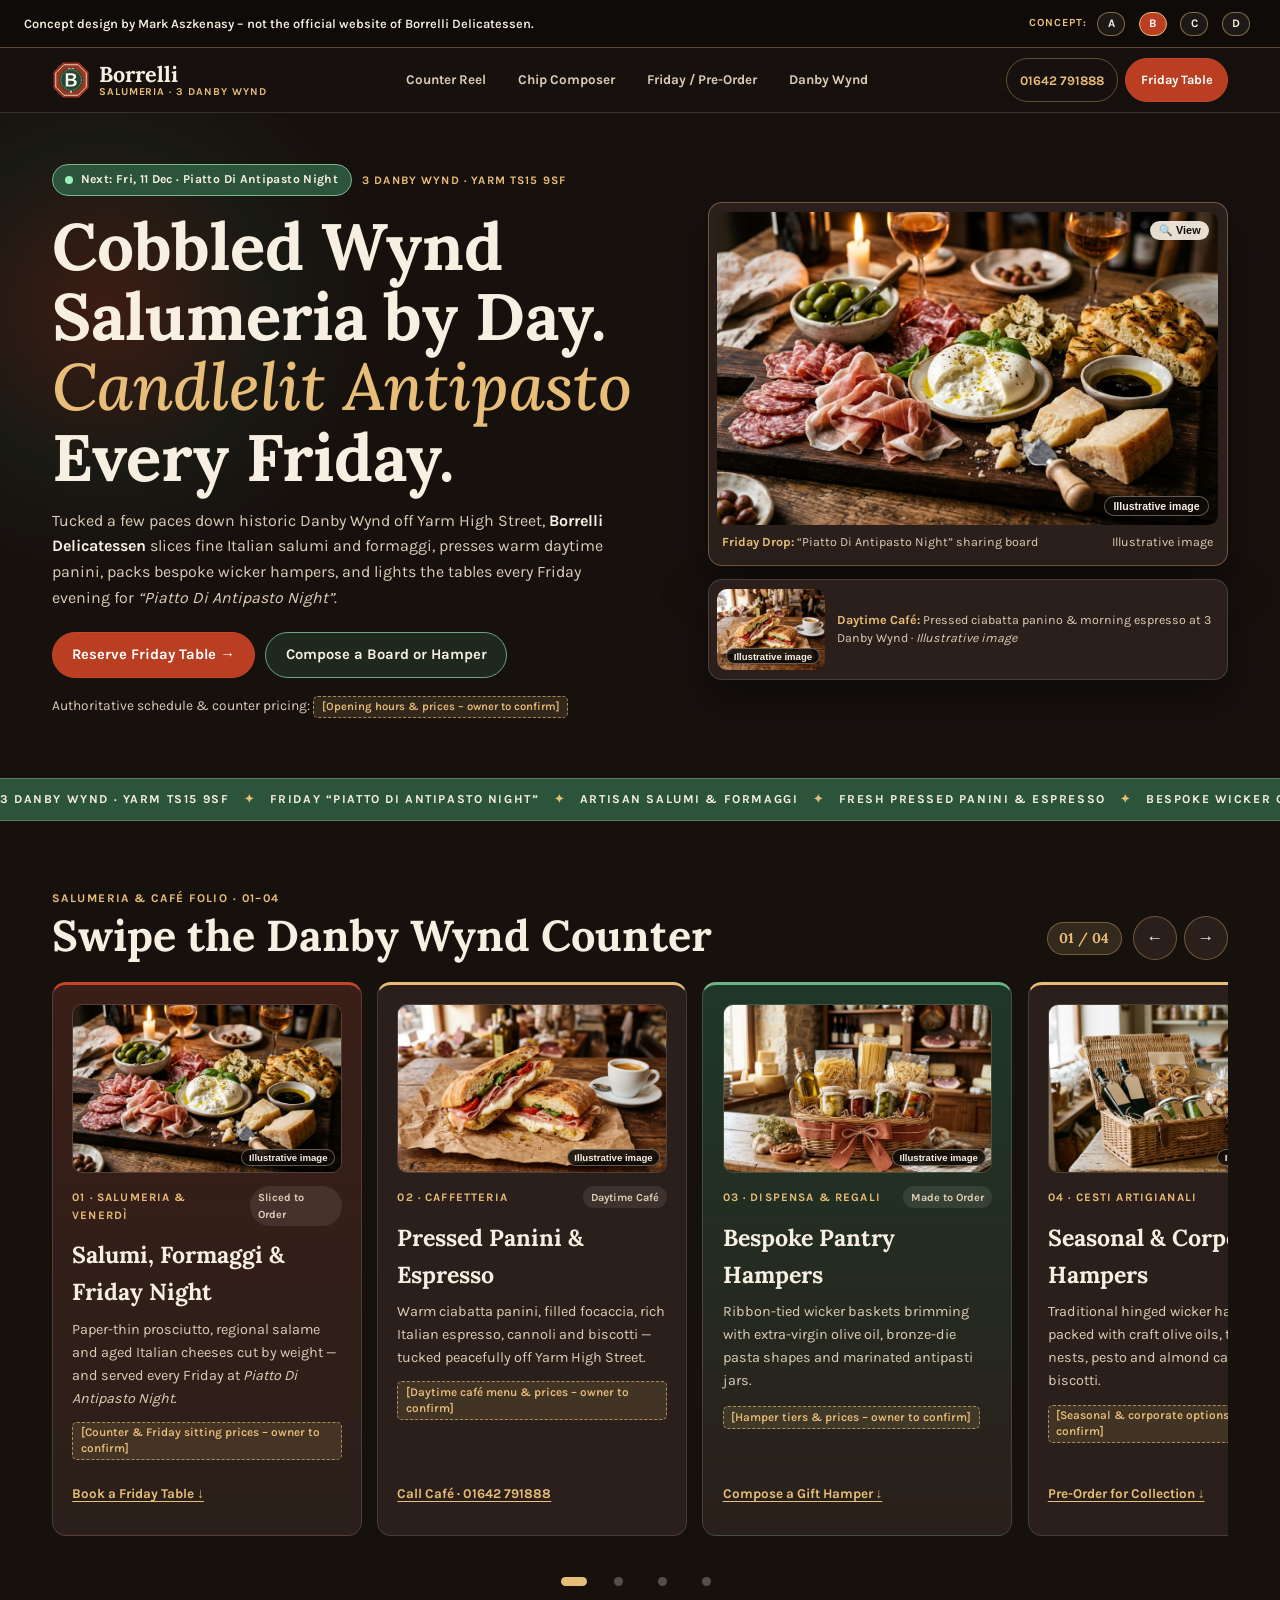
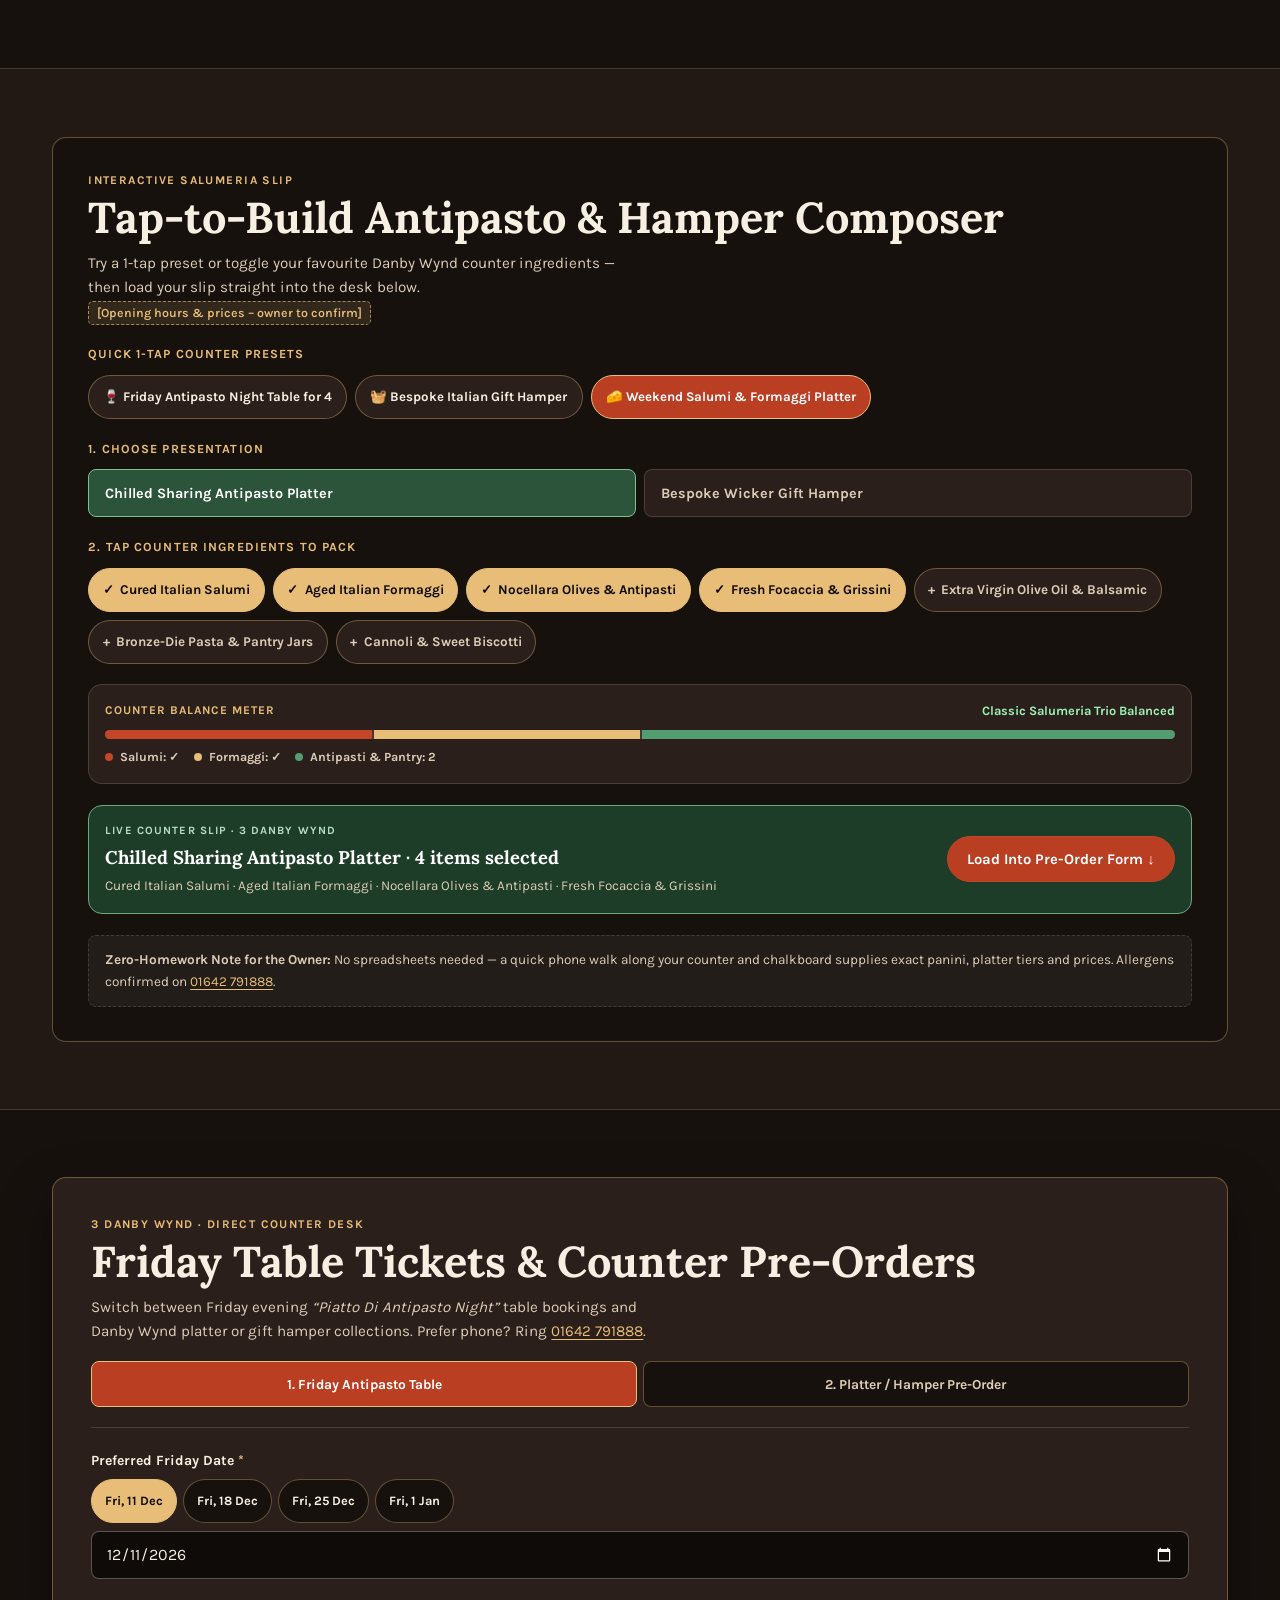
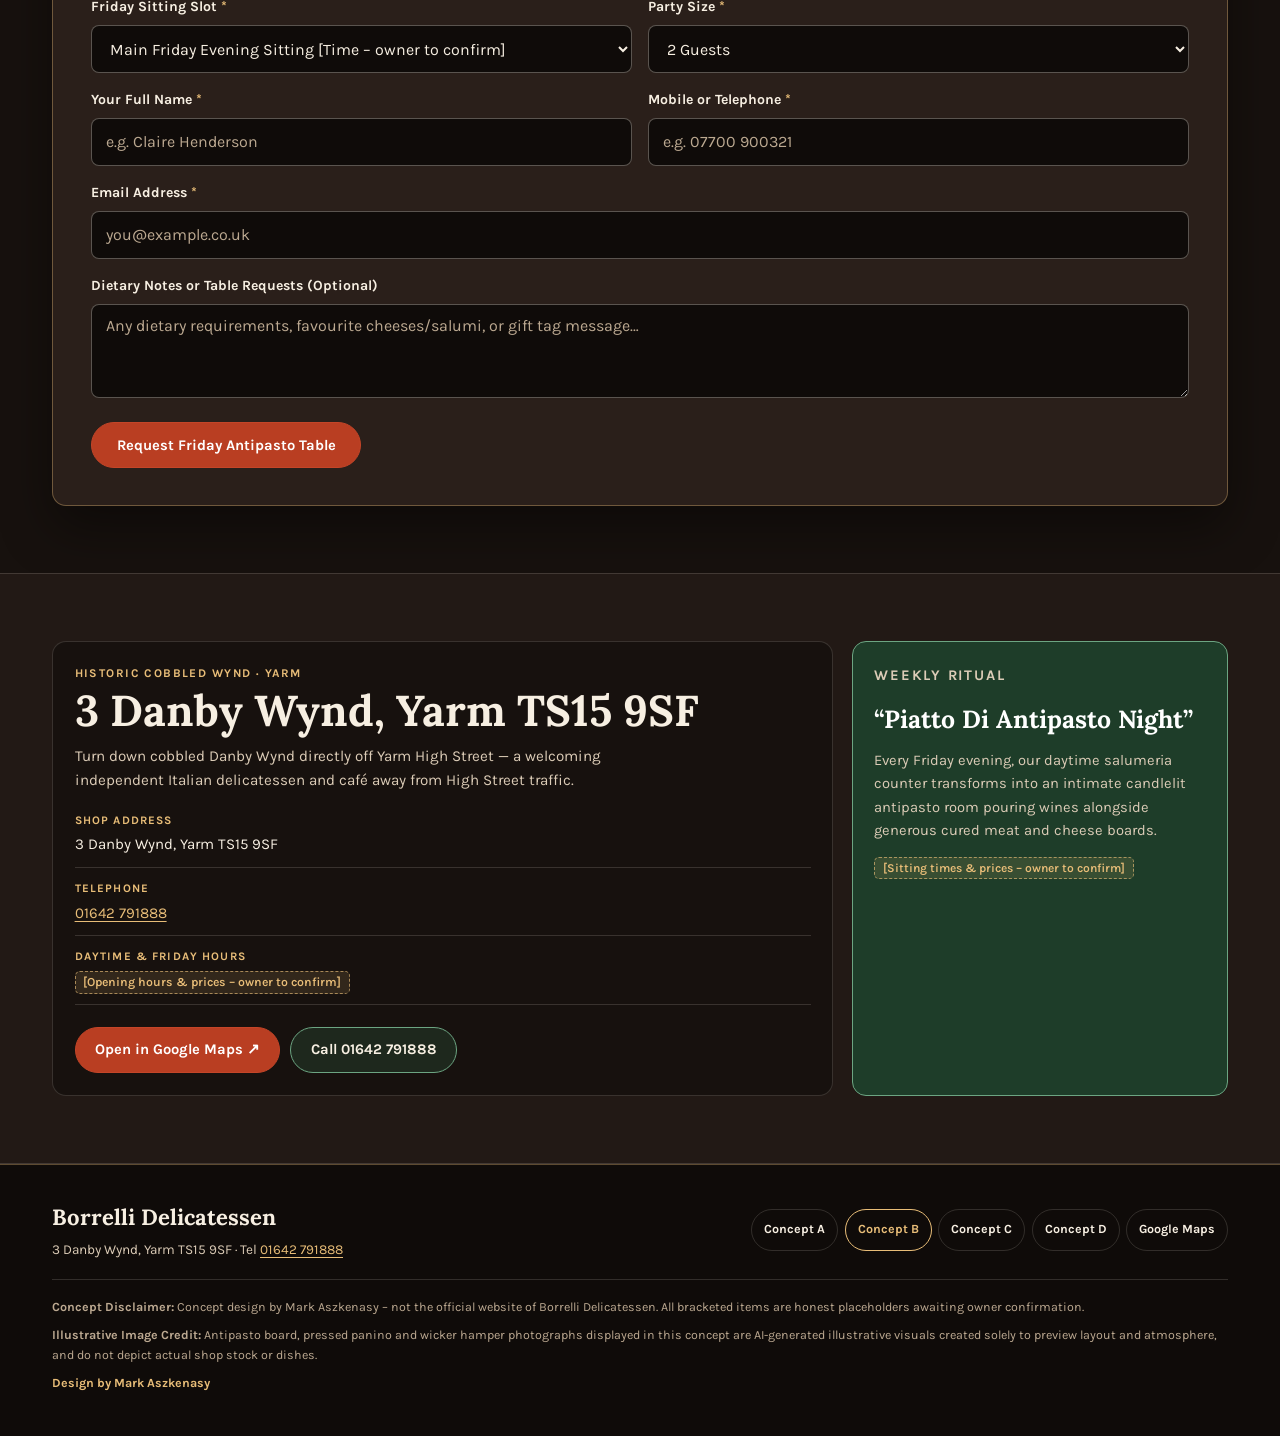
==== commit 31bf0cbd: "Add Concept D pill to the A, B and C switchers Co-Authored-By: Claude Fable 5.2 <noreply@anthropic.c" ====
--- a/b/index.html
+++ b/b/index.html
@@ -22,6 +22,7 @@
         <a class="concept-switcher__pill" href="../index.html"><span>A</span></a>
         <a class="concept-switcher__pill is-active" href="index.html" aria-current="page"><span>B</span></a>
         <a class="concept-switcher__pill" href="../c/index.html"><span>C</span></a>
+        <a class="concept-switcher__pill" href="../d/index.html"><span>D</span></a>
       </nav>
     </div>
   </div>
@@ -671,6 +672,7 @@
           <a href="../index.html">Concept A</a>
           <a href="index.html" aria-current="page">Concept B</a>
           <a href="../c/index.html">Concept C</a>
+          <a href="../d/index.html">Concept D</a>
           <a href="https://www.google.com/maps/search/?api=1&amp;query=Borrelli+Delicatessen+3+Danby+Wynd+Yarm+TS15+9SF" target="_blank" rel="noopener noreferrer">Google Maps</a>
         </div>
       </div>
